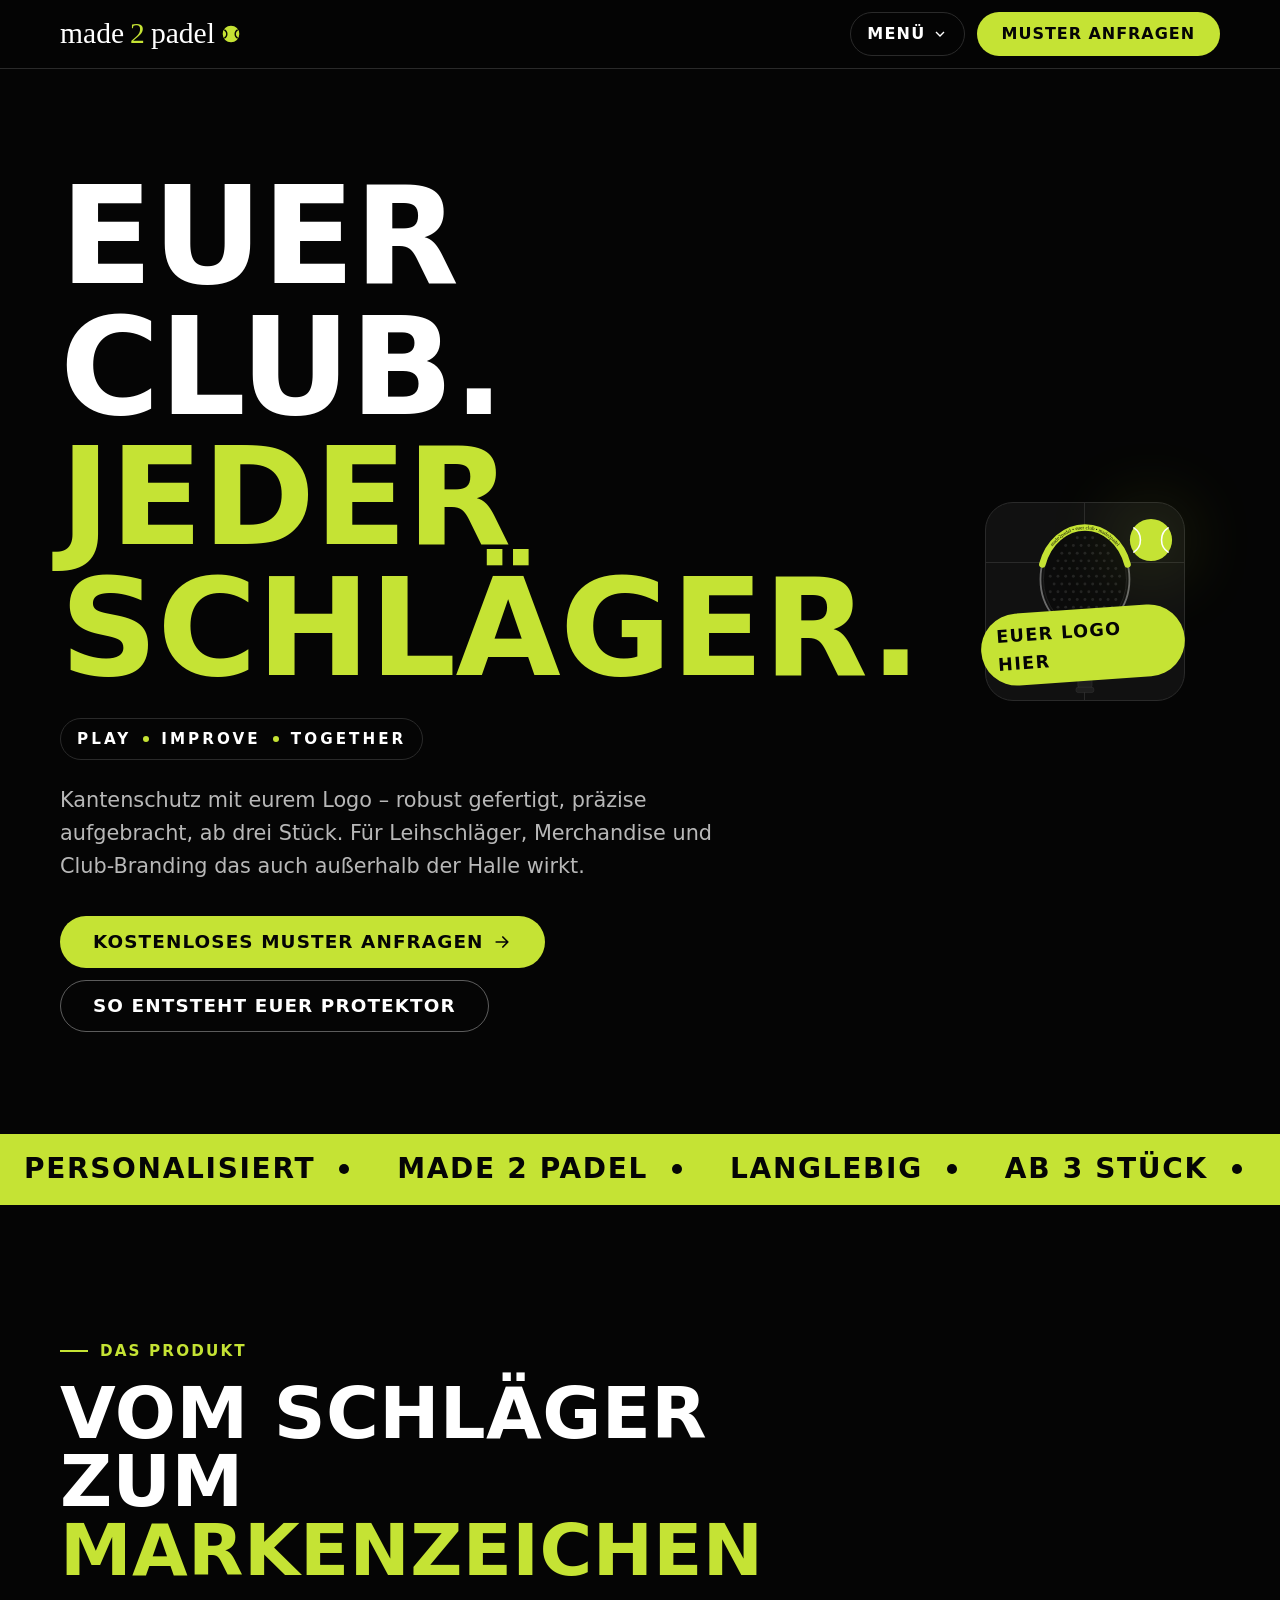
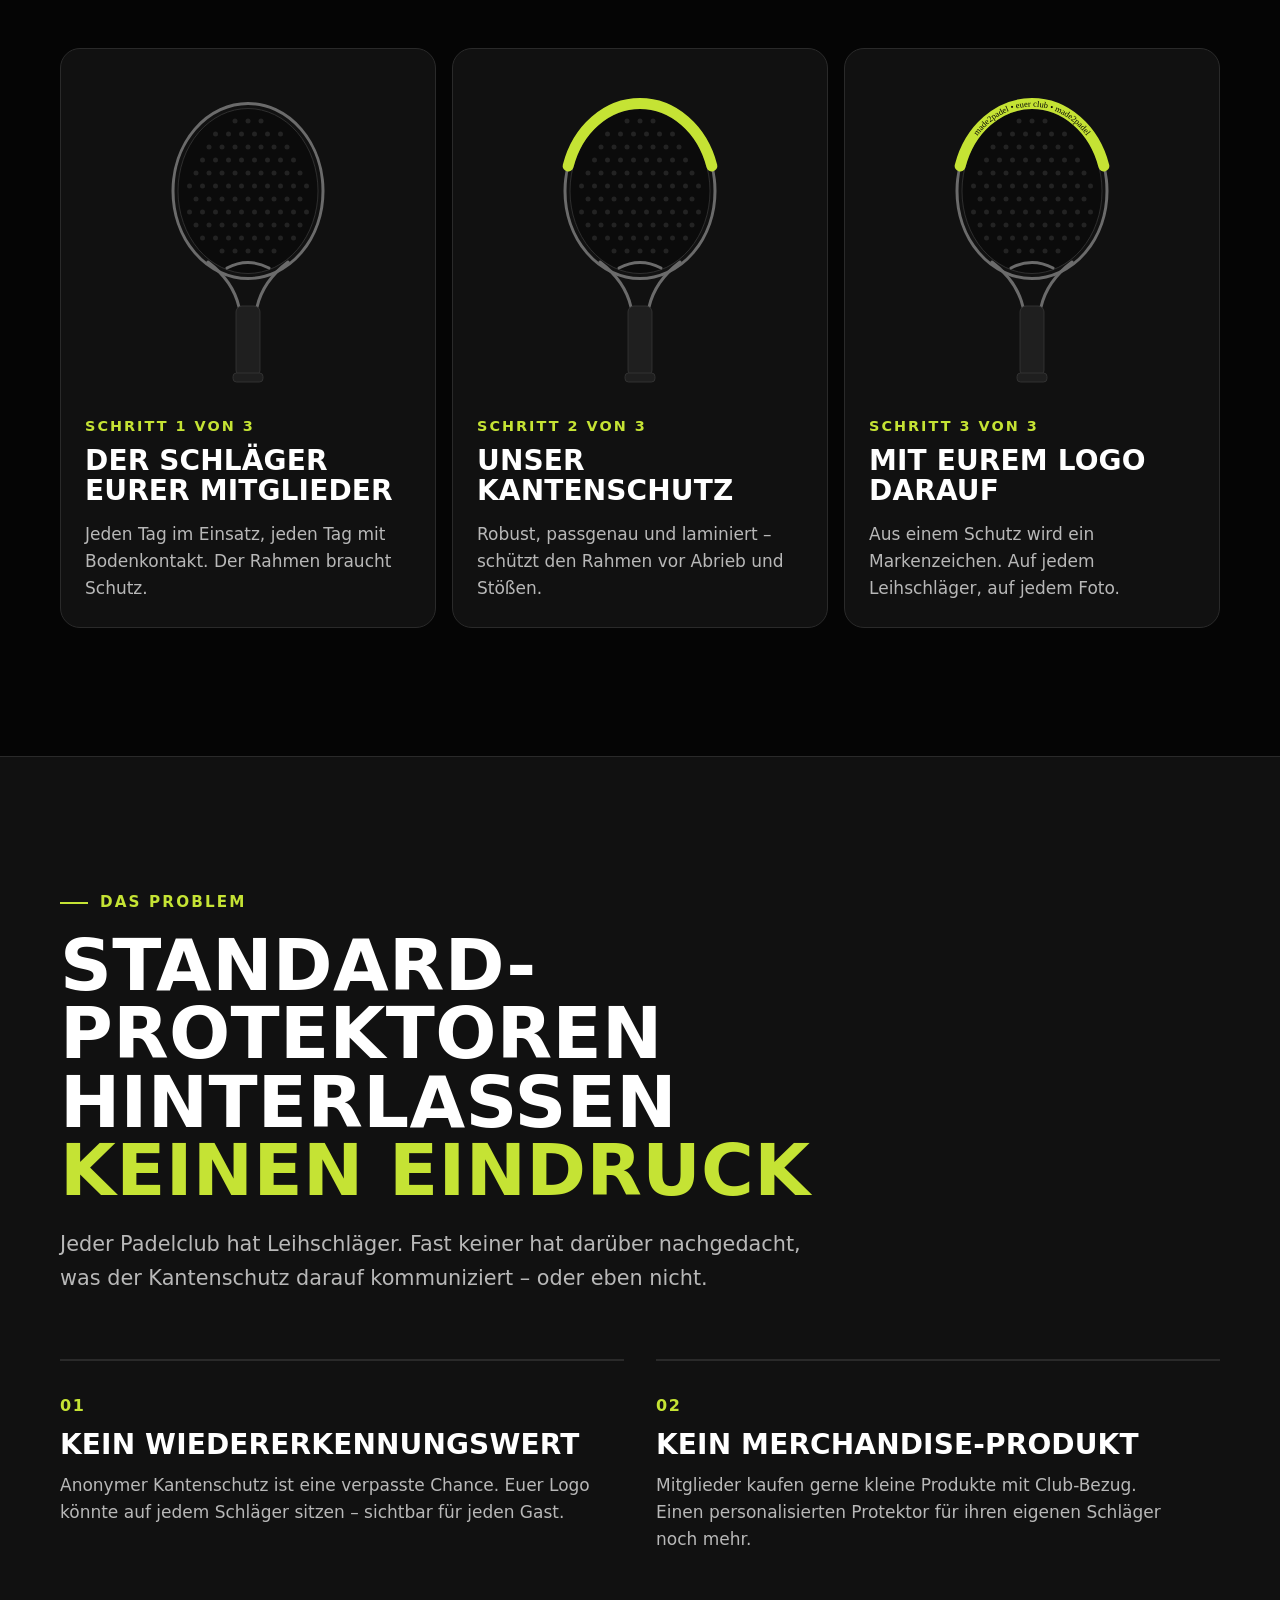
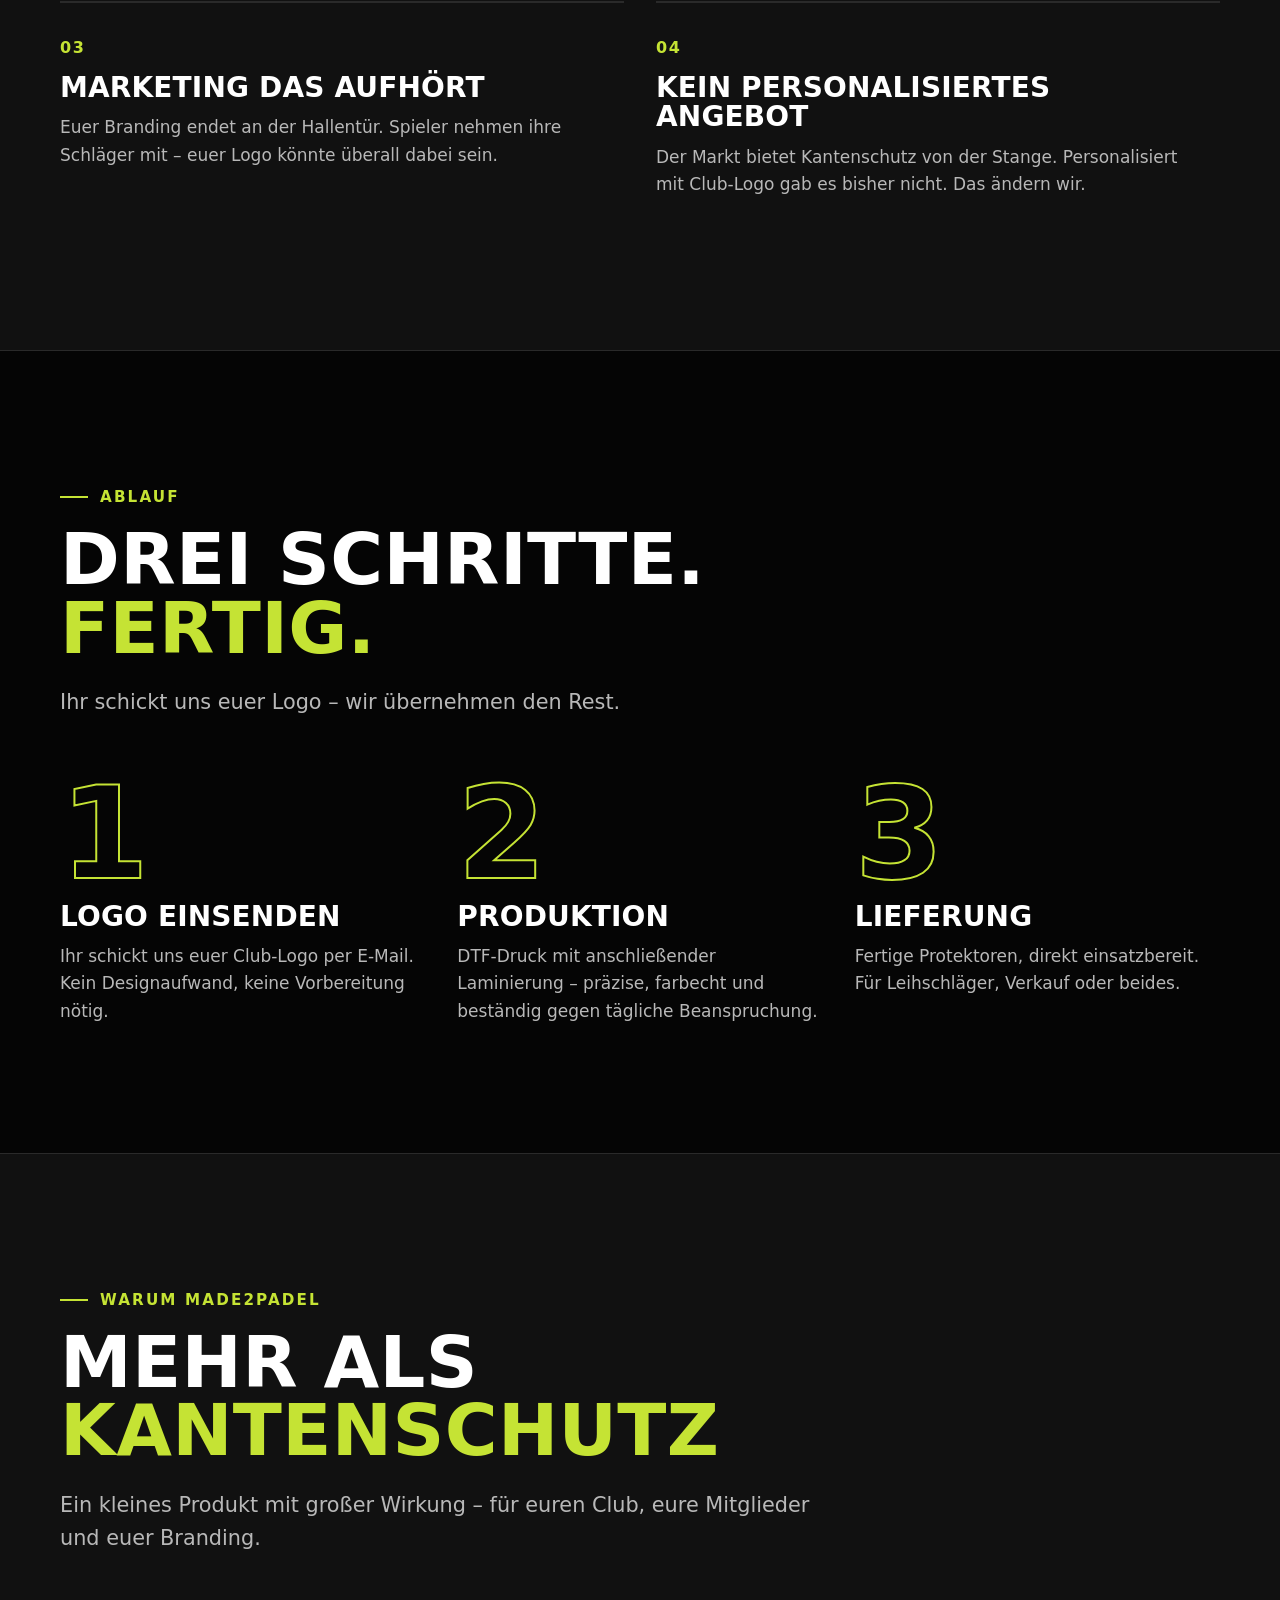
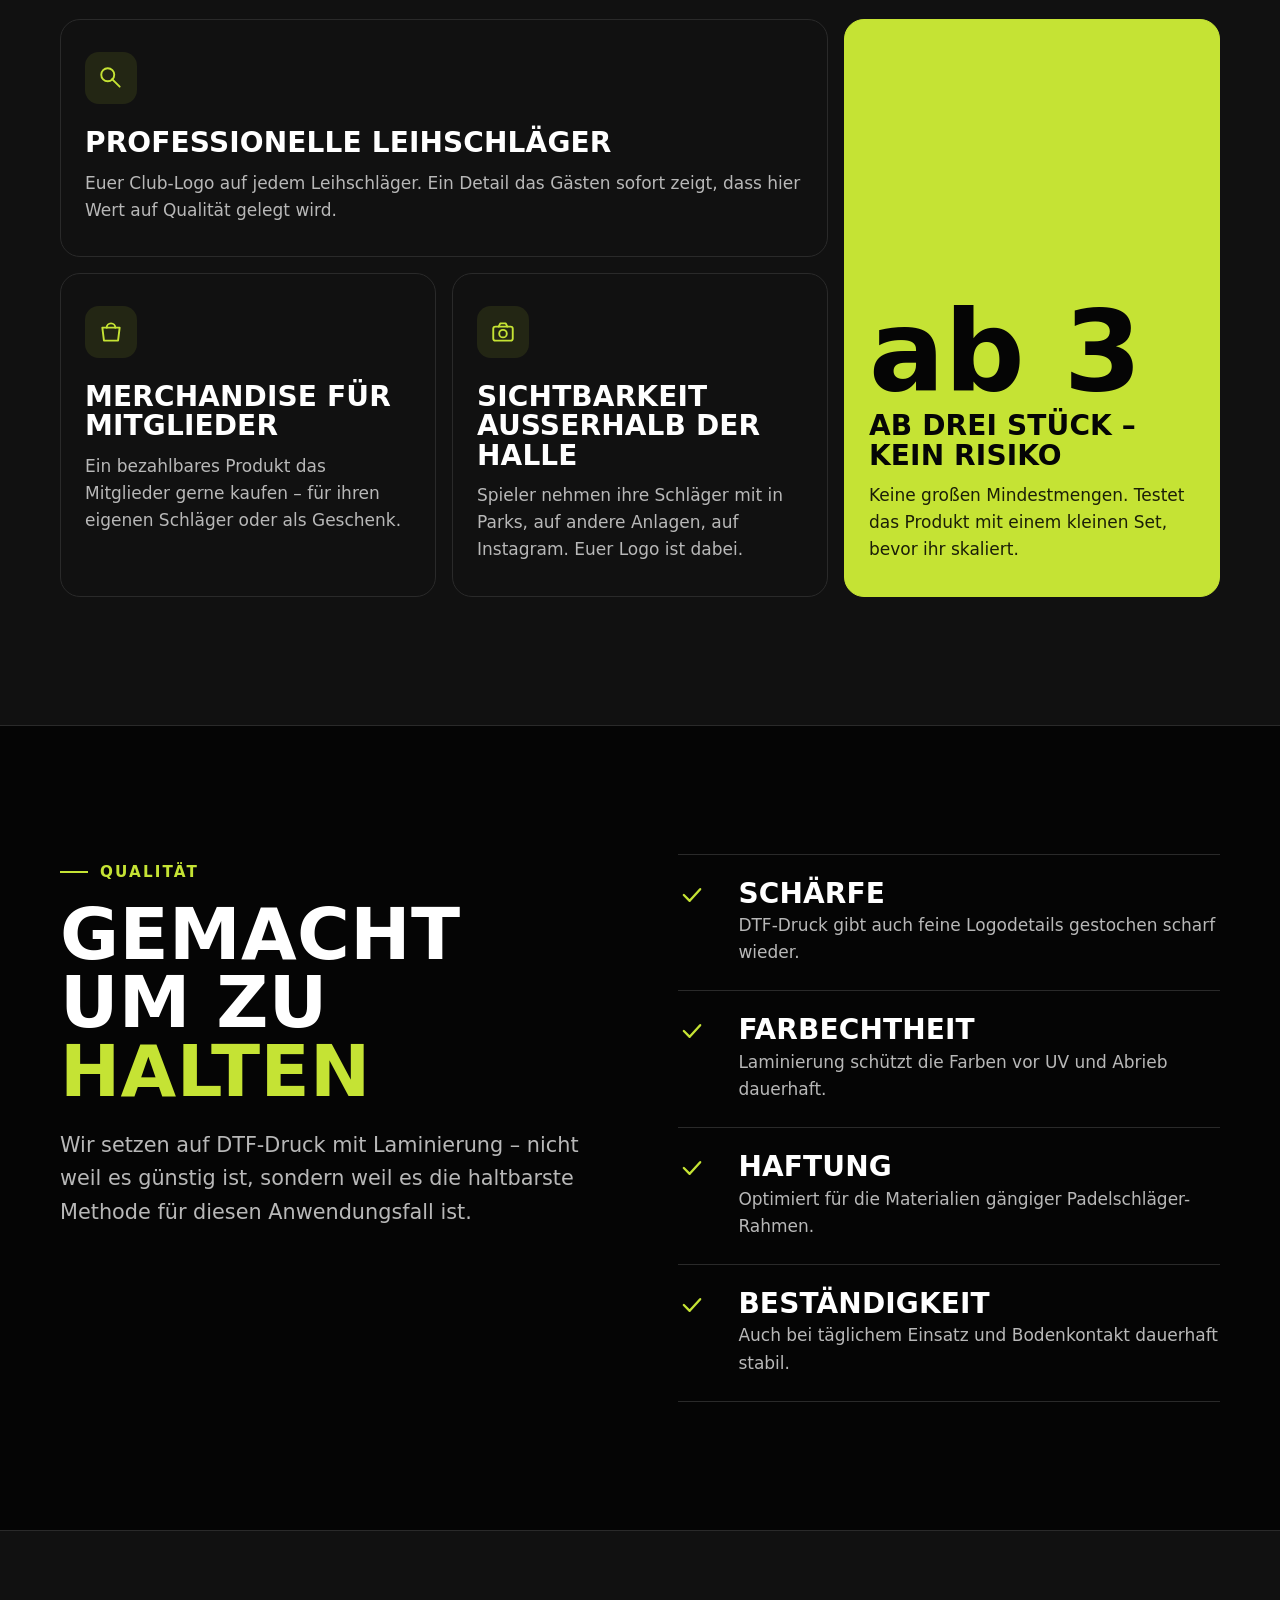
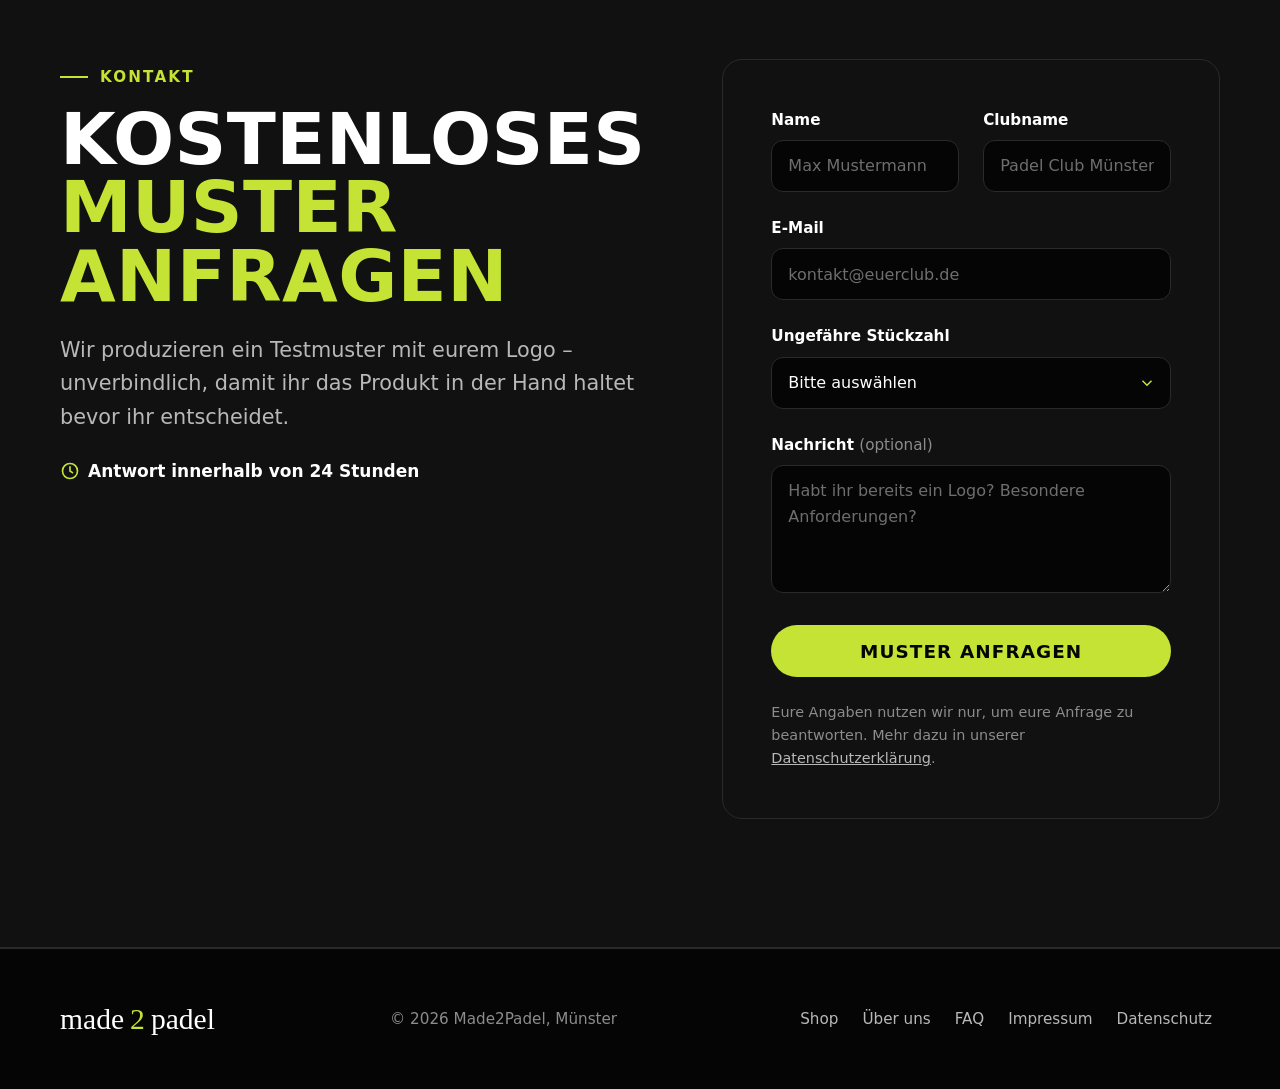
==== Entwurf/index.html @ baa453b3 "Entwurf: neue Testversion der Startseite mit eigenem Designsystem Neues Design (Sports/Club-Profil: " ====
<!DOCTYPE html>
<html lang="de">
<head>
<meta charset="UTF-8">
<meta name="viewport" content="width=device-width, initial-scale=1, viewport-fit=cover">
<meta name="robots" content="noindex">
<title>Made2Padel – Personalisierte Schlägerprotektoren (Entwurf)</title>
<meta name="description" content="Personalisierte Schlägerprotektoren mit eurem Club-Logo für Padelclubs. Robust, langlebig, ab 3 Stück. Aus Münster.">
<meta name="theme-color" content="#050505">
<link rel="preload" href="fonts/barlow-condensed-latin-800-normal.woff2" as="font" type="font/woff2" crossorigin>
<link rel="preload" href="fonts/barlow-latin-400-normal.woff2" as="font" type="font/woff2" crossorigin>
<link rel="stylesheet" href="style.css">
<script>document.documentElement.classList.add('js');</script>
</head>
<body>

<a class="skip" href="#inhalt">Zum Inhalt springen</a>

<!-- Wiederverwendbare Grafiken -->
<svg width="0" height="0" style="position:absolute" aria-hidden="true" focusable="false">
  <defs>
    <symbol id="racket-base" viewBox="0 0 400 620">
      <ellipse class="face" cx="200" cy="220" rx="140" ry="165"/>
      <g class="holes"><circle cx="174" cy="80" r="5"/><circle cx="200" cy="80" r="5"/><circle cx="226" cy="80" r="5"/><circle cx="135" cy="106" r="5"/><circle cx="161" cy="106" r="5"/><circle cx="187" cy="106" r="5"/><circle cx="213" cy="106" r="5"/><circle cx="239" cy="106" r="5"/><circle cx="265" cy="106" r="5"/><circle cx="122" cy="132" r="5"/><circle cx="148" cy="132" r="5"/><circle cx="174" cy="132" r="5"/><circle cx="200" cy="132" r="5"/><circle cx="226" cy="132" r="5"/><circle cx="252" cy="132" r="5"/><circle cx="278" cy="132" r="5"/><circle cx="109" cy="158" r="5"/><circle cx="135" cy="158" r="5"/><circle cx="161" cy="158" r="5"/><circle cx="187" cy="158" r="5"/><circle cx="213" cy="158" r="5"/><circle cx="239" cy="158" r="5"/><circle cx="265" cy="158" r="5"/><circle cx="291" cy="158" r="5"/><circle cx="96" cy="184" r="5"/><circle cx="122" cy="184" r="5"/><circle cx="148" cy="184" r="5"/><circle cx="174" cy="184" r="5"/><circle cx="200" cy="184" r="5"/><circle cx="226" cy="184" r="5"/><circle cx="252" cy="184" r="5"/><circle cx="278" cy="184" r="5"/><circle cx="304" cy="184" r="5"/><circle cx="83" cy="210" r="5"/><circle cx="109" cy="210" r="5"/><circle cx="135" cy="210" r="5"/><circle cx="161" cy="210" r="5"/><circle cx="187" cy="210" r="5"/><circle cx="213" cy="210" r="5"/><circle cx="239" cy="210" r="5"/><circle cx="265" cy="210" r="5"/><circle cx="291" cy="210" r="5"/><circle cx="317" cy="210" r="5"/><circle cx="96" cy="236" r="5"/><circle cx="122" cy="236" r="5"/><circle cx="148" cy="236" r="5"/><circle cx="174" cy="236" r="5"/><circle cx="200" cy="236" r="5"/><circle cx="226" cy="236" r="5"/><circle cx="252" cy="236" r="5"/><circle cx="278" cy="236" r="5"/><circle cx="304" cy="236" r="5"/><circle cx="83" cy="262" r="5"/><circle cx="109" cy="262" r="5"/><circle cx="135" cy="262" r="5"/><circle cx="161" cy="262" r="5"/><circle cx="187" cy="262" r="5"/><circle cx="213" cy="262" r="5"/><circle cx="239" cy="262" r="5"/><circle cx="265" cy="262" r="5"/><circle cx="291" cy="262" r="5"/><circle cx="317" cy="262" r="5"/><circle cx="96" cy="288" r="5"/><circle cx="122" cy="288" r="5"/><circle cx="148" cy="288" r="5"/><circle cx="174" cy="288" r="5"/><circle cx="200" cy="288" r="5"/><circle cx="226" cy="288" r="5"/><circle cx="252" cy="288" r="5"/><circle cx="278" cy="288" r="5"/><circle cx="304" cy="288" r="5"/><circle cx="109" cy="314" r="5"/><circle cx="135" cy="314" r="5"/><circle cx="161" cy="314" r="5"/><circle cx="187" cy="314" r="5"/><circle cx="213" cy="314" r="5"/><circle cx="239" cy="314" r="5"/><circle cx="265" cy="314" r="5"/><circle cx="291" cy="314" r="5"/><circle cx="148" cy="340" r="5"/><circle cx="174" cy="340" r="5"/><circle cx="200" cy="340" r="5"/><circle cx="226" cy="340" r="5"/><circle cx="252" cy="340" r="5"/></g>
      <ellipse class="frame" cx="200" cy="220" rx="150" ry="175"/>
      <path class="throat" d="M 120 362 Q 170 400 182 452 M 280 362 Q 230 400 218 452 M 158 374 Q 200 352 242 374"/>
      <rect class="handle" x="176" y="450" width="48" height="140" rx="12"/>
      <rect class="handle" x="170" y="584" width="60" height="18" rx="7"/>
    </symbol>
  </defs>
</svg>

<header class="nav">
  <div class="container nav__inner">
    <a href="#top" class="wordmark" aria-label="Made2Padel Startseite">made<span class="two">2</span>padel
      <svg viewBox="0 0 24 24" aria-hidden="true"><circle cx="12" cy="12" r="10" fill="#C5E334"/><path d="M4 7c4 2 4 8 0 10M20 7c-4 2-4 8 0 10" stroke="#050505" stroke-width="1.6" fill="none"/></svg>
    </a>
    <div class="nav__right">
      <details class="menu" id="menu">
        <summary>Menü <svg viewBox="0 0 24 24" aria-hidden="true"><path d="M6 9l6 6 6-6"/></svg></summary>
        <ul class="menu__list" role="list">
          <li><a href="../shop.html"><span class="mi">Shop</span><span class="md">Zubehör mit eurem Logo</span></a></li>
          <li><a href="../ueber-uns.html"><span class="mi">Über uns</span><span class="md">Wer hinter Made2Padel steckt</span></a></li>
          <li><a href="../faq.html"><span class="mi">FAQ</span><span class="md">Häufige Fragen</span></a></li>
          <li><a href="../logo-anleitung.html"><span class="mi">Logo-Anleitung</span><span class="md">So schickt ihr uns euer Logo</span></a></li>
        </ul>
      </details>
      <a href="#kontakt" class="btn btn--lime nav__cta"><span class="long">Muster anfragen</span><span class="short">Muster</span></a>
    </div>
  </div>
</header>

<main id="inhalt">

<!-- HERO -->
<section class="hero" id="top">
  <div class="container hero__grid">
    <div>
      <h1><span>Euer Club.</span><span class="accent">Jeder Schläger.</span></h1>
      <p class="slogan" aria-label="Play, Improve, Together">PLAY <i></i> IMPROVE <i></i> TOGETHER</p>
      <p class="hero__text">Kantenschutz mit eurem Logo – robust gefertigt, präzise aufgebracht, ab drei Stück. Für Leihschläger, Merchandise und Club-Branding das auch außerhalb der Halle wirkt.</p>
      <div class="hero__actions">
        <a href="#kontakt" class="btn btn--lime">Kostenloses Muster anfragen
          <svg viewBox="0 0 24 24" aria-hidden="true"><path d="M5 12h14M13 6l6 6-6 6"/></svg></a>
        <a href="#produkt" class="btn btn--line">So entsteht euer Protektor</a>
      </div>
    </div>

    <div class="hero__visual" aria-hidden="true">
      <div class="court"></div>
      <svg class="racket" viewBox="0 0 400 620">
        <defs><path id="heroGuard" d="M 56.3 170 A 150 175 0 0 1 343.7 170"/></defs>
        <use href="#racket-base"/>
        <use href="#heroGuard" class="guard"/>
        <text class="guard-text" dy="6"><textPath href="#heroGuard" startOffset="50%" text-anchor="middle">made2padel  •  euer club  •  made2padel</textPath></text>
      </svg>
      <svg class="ball" viewBox="0 0 200 200">
        <circle cx="100" cy="100" r="96" fill="#C5E334"/>
        <path d="M22 45c40 25 40 85 0 110M178 45c-40 25-40 85 0 110" stroke="#fff" stroke-width="7" fill="none" stroke-linecap="round"/>
      </svg>
      <span class="tag">Euer Logo hier</span>
    </div>
  </div>
</section>

<!-- TICKER -->
<div class="ticker" aria-hidden="true">
  <div class="ticker__track">
    <span>Personalisiert</span><span>Made 2 Padel</span><span>Langlebig</span><span>Ab 3 Stück</span><span>Euer Logo</span><span>Play Improve Together</span>
    <span>Personalisiert</span><span>Made 2 Padel</span><span>Langlebig</span><span>Ab 3 Stück</span><span>Euer Logo</span><span>Play Improve Together</span>
  </div>
</div>

<!-- PRODUKT -->
<section class="section" id="produkt">
  <div class="container">
    <div class="section-head reveal">
      <p class="kicker">Das Produkt</p>
      <h2 class="h2">Vom Schläger zum <em>Markenzeichen</em></h2>
    </div>
    <ol class="story" role="list" style="list-style:none">
      <li class="story__card reveal">
        <svg class="racket" viewBox="0 0 400 620" aria-hidden="true"><use href="#racket-base"/></svg>
        <p class="story__step">Schritt 1 von 3</p>
        <h3>Der Schläger eurer Mitglieder</h3>
        <p>Jeden Tag im Einsatz, jeden Tag mit Bodenkontakt. Der Rahmen braucht Schutz.</p>
      </li>
      <li class="story__card reveal" style="--d:.1s">
        <svg class="racket" viewBox="0 0 400 620" aria-hidden="true"><use href="#racket-base"/><path class="guard" d="M 56.3 170 A 150 175 0 0 1 343.7 170"/></svg>
        <p class="story__step">Schritt 2 von 3</p>
        <h3>Unser Kantenschutz</h3>
        <p>Robust, passgenau und laminiert – schützt den Rahmen vor Abrieb und Stößen.</p>
      </li>
      <li class="story__card reveal" style="--d:.2s">
        <svg class="racket" viewBox="0 0 400 620" aria-hidden="true">
          <defs><path id="storyGuard" d="M 56.3 170 A 150 175 0 0 1 343.7 170"/></defs>
          <use href="#racket-base"/><use href="#storyGuard" class="guard"/>
          <text class="guard-text" dy="6"><textPath href="#storyGuard" startOffset="50%" text-anchor="middle">made2padel  •  euer club  •  made2padel</textPath></text>
        </svg>
        <p class="story__step">Schritt 3 von 3</p>
        <h3>Mit eurem Logo darauf</h3>
        <p>Aus einem Schutz wird ein Markenzeichen. Auf jedem Leihschläger, auf jedem Foto.</p>
      </li>
    </ol>
  </div>
</section>

<!-- PROBLEM -->
<section class="section section--panel" id="problem">
  <div class="container">
    <div class="section-head reveal">
      <p class="kicker">Das Problem</p>
      <h2 class="h2">Standard-Protektoren hinterlassen <em>keinen Eindruck</em></h2>
      <p class="lead">Jeder Padelclub hat Leihschläger. Fast keiner hat darüber nachgedacht, was der Kantenschutz darauf kommuniziert – oder eben nicht.</p>
    </div>
    <div class="problem">
      <div class="p-card reveal"><span class="num">01</span><h3>Kein Wiedererkennungswert</h3><p>Anonymer Kantenschutz ist eine verpasste Chance. Euer Logo könnte auf jedem Schläger sitzen – sichtbar für jeden Gast.</p></div>
      <div class="p-card reveal" style="--d:.1s"><span class="num">02</span><h3>Kein Merchandise-Produkt</h3><p>Mitglieder kaufen gerne kleine Produkte mit Club-Bezug. Einen personalisierten Protektor für ihren eigenen Schläger noch mehr.</p></div>
      <div class="p-card reveal"><span class="num">03</span><h3>Marketing das aufhört</h3><p>Euer Branding endet an der Hallentür. Spieler nehmen ihre Schläger mit – euer Logo könnte überall dabei sein.</p></div>
      <div class="p-card reveal" style="--d:.1s"><span class="num">04</span><h3>Kein personalisiertes Angebot</h3><p>Der Markt bietet Kantenschutz von der Stange. Personalisiert mit Club-Logo gab es bisher nicht. Das ändern wir.</p></div>
    </div>
  </div>
</section>

<!-- ABLAUF -->
<section class="section" id="ablauf">
  <div class="container">
    <div class="section-head reveal">
      <p class="kicker">Ablauf</p>
      <h2 class="h2">Drei Schritte. <em>Fertig.</em></h2>
      <p class="lead">Ihr schickt uns euer Logo – wir übernehmen den Rest.</p>
    </div>
    <ol class="steps" role="list">
      <li class="step reveal"><span class="step__num" aria-hidden="true">1</span><h3>Logo einsenden</h3><p>Ihr schickt uns euer Club-Logo per E-Mail. Kein Designaufwand, keine Vorbereitung nötig.</p></li>
      <li class="step reveal" style="--d:.1s"><span class="step__num" aria-hidden="true">2</span><h3>Produktion</h3><p>DTF-Druck mit anschließender Laminierung – präzise, farbecht und beständig gegen tägliche Beanspruchung.</p></li>
      <li class="step reveal" style="--d:.2s"><span class="step__num" aria-hidden="true">3</span><h3>Lieferung</h3><p>Fertige Protektoren, direkt einsatzbereit. Für Leihschläger, Verkauf oder beides.</p></li>
    </ol>
  </div>
</section>

<!-- VORTEILE -->
<section class="section section--panel" id="vorteile">
  <div class="container">
    <div class="section-head reveal">
      <p class="kicker">Warum Made2Padel</p>
      <h2 class="h2">Mehr als <em>Kantenschutz</em></h2>
      <p class="lead">Ein kleines Produkt mit großer Wirkung – für euren Club, eure Mitglieder und euer Branding.</p>
    </div>
    <ul class="bento" role="list">
      <li class="tile tile--a reveal">
        <div class="tile__icon"><svg viewBox="0 0 24 24" aria-hidden="true"><circle cx="9" cy="9" r="6"/><path d="M13 13l7 7"/></svg></div>
        <h3>Professionelle Leihschläger</h3>
        <p>Euer Club-Logo auf jedem Leihschläger. Ein Detail das Gästen sofort zeigt, dass hier Wert auf Qualität gelegt wird.</p>
      </li>
      <li class="tile tile--b reveal" style="--d:.1s">
        <div class="tile__icon"><svg viewBox="0 0 24 24" aria-hidden="true"><path d="M4 8h16l-1.5 12h-13z"/><path d="M8 8a4 4 0 0 1 8 0"/></svg></div>
        <h3>Merchandise für Mitglieder</h3>
        <p>Ein bezahlbares Produkt das Mitglieder gerne kaufen – für ihren eigenen Schläger oder als Geschenk.</p>
      </li>
      <li class="tile tile--c reveal" style="--d:.2s">
        <div class="tile__icon"><svg viewBox="0 0 24 24" aria-hidden="true"><rect x="3" y="7" width="18" height="13" rx="2"/><circle cx="12" cy="13.5" r="3.5"/><path d="M8 7l1.5-3h5L16 7"/></svg></div>
        <h3>Sichtbarkeit außerhalb der Halle</h3>
        <p>Spieler nehmen ihre Schläger mit in Parks, auf andere Anlagen, auf Instagram. Euer Logo ist dabei.</p>
      </li>
      <li class="tile tile--lime tile--d reveal" style="--d:.1s">
        <span class="big" aria-hidden="true">ab 3</span>
        <h3>Ab drei Stück – kein Risiko</h3>
        <p>Keine großen Mindestmengen. Testet das Produkt mit einem kleinen Set, bevor ihr skaliert.</p>
      </li>
    </ul>
  </div>
</section>

<!-- QUALITÄT -->
<section class="section" id="qualitaet">
  <div class="container quality">
    <div class="reveal">
      <p class="kicker">Qualität</p>
      <h2 class="h2">Gemacht um zu <em>halten</em></h2>
      <p class="lead">Wir setzen auf DTF-Druck mit Laminierung – nicht weil es günstig ist, sondern weil es die haltbarste Methode für diesen Anwendungsfall ist.</p>
    </div>
    <ul class="q-list reveal" role="list" style="--d:.1s">
      <li class="q-item"><svg viewBox="0 0 24 24" aria-hidden="true"><path d="M5 12l5 5 9-10"/></svg><div><h3>Schärfe</h3><p>DTF-Druck gibt auch feine Logodetails gestochen scharf wieder.</p></div></li>
      <li class="q-item"><svg viewBox="0 0 24 24" aria-hidden="true"><path d="M5 12l5 5 9-10"/></svg><div><h3>Farbechtheit</h3><p>Laminierung schützt die Farben vor UV und Abrieb dauerhaft.</p></div></li>
      <li class="q-item"><svg viewBox="0 0 24 24" aria-hidden="true"><path d="M5 12l5 5 9-10"/></svg><div><h3>Haftung</h3><p>Optimiert für die Materialien gängiger Padelschläger-Rahmen.</p></div></li>
      <li class="q-item"><svg viewBox="0 0 24 24" aria-hidden="true"><path d="M5 12l5 5 9-10"/></svg><div><h3>Beständigkeit</h3><p>Auch bei täglichem Einsatz und Bodenkontakt dauerhaft stabil.</p></div></li>
    </ul>
  </div>
</section>

<!-- KONTAKT -->
<section class="section section--panel" id="kontakt">
  <div class="container contact">
    <div class="reveal">
      <p class="kicker">Kontakt</p>
      <h2 class="h2">Kostenloses <em>Muster anfragen</em></h2>
      <p class="lead">Wir produzieren ein Testmuster mit eurem Logo – unverbindlich, damit ihr das Produkt in der Hand haltet bevor ihr entscheidet.</p>
      <p class="contact__note"><svg viewBox="0 0 24 24" aria-hidden="true"><circle cx="12" cy="12" r="9"/><path d="M12 7v5l3 2"/></svg>Antwort innerhalb von 24 Stunden</p>
    </div>

    <div class="form-card reveal" style="--d:.1s">
      <form class="form" id="contactForm" action="https://formspree.io/f/mnpnoowo" method="POST">
        <div class="form__row">
          <div class="field">
            <label for="name">Name</label>
            <input type="text" id="name" name="name" placeholder="Max Mustermann" autocomplete="name" required>
          </div>
          <div class="field">
            <label for="club">Clubname</label>
            <input type="text" id="club" name="club" placeholder="Padel Club Münster" autocomplete="organization" required>
          </div>
        </div>
        <div class="field">
          <label for="email">E-Mail</label>
          <input type="email" id="email" name="email" placeholder="kontakt@euerclub.de" autocomplete="email" required>
        </div>
        <div class="field">
          <label for="menge">Ungefähre Stückzahl</label>
          <select id="menge" name="stueckzahl">
            <option value="">Bitte auswählen</option>
            <option>3 – 10 Stück</option>
            <option>10 – 30 Stück</option>
            <option>30 – 50 Stück</option>
            <option>50+ Stück</option>
          </select>
        </div>
        <div class="field">
          <label for="nachricht">Nachricht <span class="opt">(optional)</span></label>
          <textarea id="nachricht" name="nachricht" placeholder="Habt ihr bereits ein Logo? Besondere Anforderungen?"></textarea>
        </div>
        <input type="hidden" name="_subject" value="Neue Muster-Anfrage – Made2Padel">
        <input type="text" name="_gotcha" tabindex="-1" autocomplete="off" aria-hidden="true" style="display:none">
        <button type="submit" class="btn btn--lime" id="submitBtn">Muster anfragen</button>
        <p class="form__privacy">Eure Angaben nutzen wir nur, um eure Anfrage zu beantworten. Mehr dazu in unserer <a href="../datenschutz.html">Datenschutzerklärung</a>.</p>
        <p class="form__status" id="formStatus" role="status" aria-live="polite"></p>
      </form>
      <div class="form-done" id="formDone" tabindex="-1" hidden>
        <svg viewBox="0 0 64 64" aria-hidden="true"><circle cx="32" cy="32" r="29"/><path d="M19 33l9 9 17-19"/></svg>
        <h3>Anfrage gesendet</h3>
        <p>Danke! Wir melden uns innerhalb von 24 Stunden bei euch.</p>
        <button type="button" class="btn btn--line" id="againBtn">Weitere Anfrage senden</button>
      </div>
    </div>
  </div>
</section>

</main>

<footer class="footer">
  <div class="container footer__inner">
    <a href="#top" class="wordmark" aria-label="Made2Padel – nach oben">made<span class="two">2</span>padel</a>
    <p>© 2026 Made2Padel, Münster</p>
    <nav class="footer__links" aria-label="Weitere Seiten">
      <a href="../shop.html">Shop</a><a href="../ueber-uns.html">Über uns</a><a href="../faq.html">FAQ</a><a href="../impressum.html">Impressum</a><a href="../datenschutz.html">Datenschutz</a>
    </nav>
  </div>
</footer>

<script>
(function () {
  /* Menü: bei Klick außerhalb oder Escape schließen */
  var menu = document.getElementById('menu');
  document.addEventListener('click', function (e) { if (menu.open && !menu.contains(e.target)) menu.open = false; });
  document.addEventListener('keydown', function (e) {
    if (e.key === 'Escape' && menu.open) { menu.open = false; menu.querySelector('summary').focus(); }
  });

  /* Formular: im Hintergrund an Formspree senden, auf der Seite bleiben */
  var form = document.getElementById('contactForm');
  var done = document.getElementById('formDone');
  var statusEl = document.getElementById('formStatus');
  var btn = document.getElementById('submitBtn');
  form.addEventListener('submit', function (ev) {
    ev.preventDefault();
    statusEl.textContent = '';
    btn.disabled = true; btn.textContent = 'Wird gesendet …';
    fetch(form.action, { method: 'POST', body: new FormData(form), headers: { 'Accept': 'application/json' } })
      .then(function (res) {
        if (!res.ok) throw new Error();
        form.reset();
        form.hidden = true; done.hidden = false; done.focus();
      })
      .catch(function () {
        statusEl.textContent = 'Die Anfrage konnte nicht gesendet werden. Bitte versucht es erneut oder schreibt an info@made2padel.de.';
      })
      .then(function () { btn.disabled = false; btn.textContent = 'Muster anfragen'; });
  });
  document.getElementById('againBtn').addEventListener('click', function () {
    done.hidden = true; form.hidden = false; form.querySelector('input').focus();
  });

  /* Einblenden beim Scrollen */
  var items = document.querySelectorAll('.reveal');
  if (!('IntersectionObserver' in window)) { items.forEach(function (el) { el.classList.add('in'); }); return; }
  var io = new IntersectionObserver(function (entries) {
    entries.forEach(function (e) { if (e.isIntersecting) { e.target.classList.add('in'); io.unobserve(e.target); } });
  }, { threshold: 0.15, rootMargin: '0px 0px -6% 0px' });
  items.forEach(function (el) { io.observe(el); });
})();
</script>
</body>
</html>
---- Entwurf/style.css ----
/* Made2Padel – Entwurf
   Designsystem: design-system/made2padel-entwurf/MASTER.md
   Schriften lokal (Fontsource, OFL), keine externen Verbindungen. */

@font-face { font-family: 'Barlow Condensed'; font-style: normal; font-weight: 600; font-display: swap; src: url('fonts/barlow-condensed-latin-600-normal.woff2') format('woff2'); }
@font-face { font-family: 'Barlow Condensed'; font-style: normal; font-weight: 700; font-display: swap; src: url('fonts/barlow-condensed-latin-700-normal.woff2') format('woff2'); }
@font-face { font-family: 'Barlow Condensed'; font-style: normal; font-weight: 800; font-display: swap; src: url('fonts/barlow-condensed-latin-800-normal.woff2') format('woff2'); }
@font-face { font-family: 'Barlow'; font-style: normal; font-weight: 400; font-display: swap; src: url('fonts/barlow-latin-400-normal.woff2') format('woff2'); }
@font-face { font-family: 'Barlow'; font-style: normal; font-weight: 500; font-display: swap; src: url('fonts/barlow-latin-500-normal.woff2') format('woff2'); }
@font-face { font-family: 'Barlow'; font-style: normal; font-weight: 600; font-display: swap; src: url('fonts/barlow-latin-600-normal.woff2') format('woff2'); }
@font-face { font-family: 'Caveat Brush'; font-style: normal; font-weight: 400; font-display: swap; src: url('fonts/caveat-brush-latin-400-normal.woff2') format('woff2'); }

/* ---------- Tokens ---------- */
:root {
  --c-bg: #050505;
  --c-surface: #111111;
  --c-surface-2: #1A1A1A;
  --c-line: #2A2A2A;
  --c-lime: #C5E334;
  --c-lime-press: #B1CC2A;
  --c-on-lime: #050505;
  --c-text: #FFFFFF;
  --c-text-2: #B8B8B8;
  --c-text-3: #8C8C8C;
  --c-error: #FF6B6B;

  --f-display: 'Barlow Condensed', 'Arial Narrow', system-ui, sans-serif;
  --f-body: 'Barlow', system-ui, -apple-system, 'Segoe UI', sans-serif;
  --f-brand: 'Caveat Brush', cursive;

  --s-1: 4px; --s-2: 8px; --s-3: 12px; --s-4: 16px; --s-5: 24px;
  --s-6: 32px; --s-7: 48px; --s-8: 64px; --s-9: 96px; --s-10: 128px;

  --r-card: 20px;
  --r-field: 12px;
  --container: 1240px;
  --gutter: clamp(16px, 4vw, 40px);
  --section: clamp(64px, 10vw, 128px);
  --nav-h: 68px;

  --t-fast: 150ms;
  --t-card: 250ms;
  --ease: cubic-bezier(.2, .7, .2, 1);

  color-scheme: dark;
}

/* ---------- Base ---------- */
*, *::before, *::after { box-sizing: border-box; margin: 0; padding: 0; }
html { scroll-behavior: smooth; scroll-padding-top: calc(var(--nav-h) + 16px); -webkit-text-size-adjust: 100%; }
body {
  font-family: var(--f-body);
  font-size: 1.0625rem;
  line-height: 1.6;
  background: var(--c-bg);
  color: var(--c-text-2);
  overflow-x: hidden;
  -webkit-font-smoothing: antialiased;
}
img, svg { display: block; max-width: 100%; }
a { color: inherit; }
:focus-visible { outline: 2px solid var(--c-lime); outline-offset: 3px; border-radius: 4px; }

h1, h2, h3 {
  font-family: var(--f-display);
  color: var(--c-text);
  text-transform: uppercase;
  font-weight: 800;
  letter-spacing: .005em;
}
h3 { font-weight: 700; font-size: clamp(1.4rem, 2.2vw, 1.75rem); line-height: 1.05; }

.container { width: 100%; max-width: var(--container); margin-inline: auto; padding-inline: var(--gutter); }
.section { padding-block: var(--section); }
.section--panel { background: var(--c-surface); border-block: 1px solid var(--c-line); }

.skip {
  position: absolute; left: var(--s-4); top: -100px; z-index: 300;
  background: var(--c-lime); color: var(--c-on-lime); padding: var(--s-3) var(--s-4);
  border-radius: var(--r-field); font-weight: 600; text-decoration: none;
}
.skip:focus { top: var(--s-4); }

.kicker {
  display: inline-flex; align-items: center; gap: var(--s-3);
  font-family: var(--f-display); font-weight: 600; font-size: .95rem;
  letter-spacing: .14em; text-transform: uppercase; color: var(--c-lime);
  margin-bottom: var(--s-4);
}
.kicker::before { content: ""; width: 28px; height: 2px; background: currentColor; }

.h2 { font-size: clamp(2.4rem, 6vw, 4.5rem); line-height: .95; max-width: 16ch; }
.h2 em { font-style: normal; color: var(--c-lime); }
.lead { font-size: clamp(1.125rem, 2vw, 1.3rem); font-weight: 500; color: var(--c-text-2); max-width: 58ch; margin-top: var(--s-5); }
.section-head { margin-bottom: clamp(var(--s-7), 6vw, var(--s-8)); }

/* ---------- Wordmark ---------- */
.wordmark {
  font-family: var(--f-brand); font-size: 1.85rem; line-height: 1;
  color: var(--c-text); text-decoration: none; display: inline-flex; align-items: center; gap: 6px;
  min-height: 44px;
}
.wordmark .two { color: var(--c-lime); }
.wordmark svg { width: 20px; height: 20px; }

/* ---------- Buttons ---------- */
.btn {
  display: inline-flex; align-items: center; justify-content: center; gap: var(--s-2);
  min-height: 52px; padding: 0 var(--s-6);
  border-radius: 999px; border: 1px solid transparent;
  font-family: var(--f-display); font-weight: 700; font-size: 1.15rem;
  letter-spacing: .06em; text-transform: uppercase; text-decoration: none;
  cursor: pointer; transition: background-color var(--t-fast), color var(--t-fast), border-color var(--t-fast), transform var(--t-fast);
}
.btn:active { transform: scale(.98); }
.btn svg { width: 20px; height: 20px; fill: none; stroke: currentColor; stroke-width: 2; stroke-linecap: round; stroke-linejoin: round; transition: transform var(--t-card) var(--ease); }
.btn:hover svg { transform: translateX(3px); }
.btn--lime { background: var(--c-lime); color: var(--c-on-lime); }
.btn--lime:hover { background: var(--c-lime-press); }
.btn--line { border-color: rgba(255,255,255,.35); color: var(--c-text); }
.btn--line:hover { border-color: var(--c-text); background: rgba(255,255,255,.06); }

/* ---------- Nav ---------- */
.nav {
  position: sticky; top: 0; z-index: 100;
  background: rgba(5,5,5,.86);
  -webkit-backdrop-filter: blur(12px); backdrop-filter: blur(12px);
  border-bottom: 1px solid var(--c-line);
}
.nav__inner { display: flex; align-items: center; justify-content: space-between; gap: var(--s-4); height: var(--nav-h); }
.nav__right { position: relative; display: flex; align-items: center; gap: var(--s-3); }
.nav__cta { min-height: 44px; padding: 0 var(--s-5); font-size: 1rem; }

/* Liste richtet sich an .nav__right aus, damit sie auf schmalen Screens nicht links herausragt */
.menu { position: static; }
.menu summary {
  list-style: none; cursor: pointer; user-select: none;
  display: inline-flex; align-items: center; gap: 6px;
  min-height: 44px; padding: 0 var(--s-4);
  border: 1px solid var(--c-line); border-radius: 999px;
  font-family: var(--f-display); font-weight: 600; font-size: 1rem; letter-spacing: .08em; text-transform: uppercase;
  color: var(--c-text); transition: border-color var(--t-fast);
}
.menu summary::-webkit-details-marker { display: none; }
.menu summary:hover { border-color: rgba(255,255,255,.4); }
.menu summary svg { width: 16px; height: 16px; fill: none; stroke: currentColor; stroke-width: 2; transition: transform var(--t-fast); }
.menu[open] summary svg { transform: rotate(180deg); }
.menu__list {
  position: absolute; right: 0; top: calc(100% + 10px);
  width: min(300px, calc(100vw - 32px));
  list-style: none; padding: var(--s-2);
  background: var(--c-surface); border: 1px solid var(--c-line); border-radius: 16px;
  box-shadow: 0 24px 48px rgba(0,0,0,.6);
}
.menu__list a {
  display: block; padding: var(--s-3) var(--s-4); border-radius: 10px; text-decoration: none;
  transition: background-color var(--t-fast);
}
.menu__list a:hover, .menu__list a:focus-visible { background: var(--c-surface-2); }
.menu__list .mi { display: block; font-family: var(--f-display); font-weight: 700; font-size: 1.15rem; letter-spacing: .04em; text-transform: uppercase; color: var(--c-text); }
.menu__list .md { display: block; font-size: .9rem; color: var(--c-text-3); }

/* ---------- Hero ---------- */
.hero { position: relative; overflow: hidden; padding-block: clamp(48px, 8vw, 112px) clamp(56px, 8vw, 104px); }
.hero__grid { display: grid; gap: clamp(var(--s-7), 5vw, var(--s-8)); align-items: center; }
.hero h1 { font-size: clamp(3.25rem, 11vw, 8.5rem); line-height: .96; letter-spacing: -.005em; }
.hero h1 span { display: block; }
.hero h1 .accent { color: var(--c-lime); }
.slogan {
  display: inline-flex; flex-wrap: wrap; align-items: center; gap: var(--s-2) var(--s-3);
  margin-top: var(--s-5); padding: var(--s-2) var(--s-4);
  border: 1px solid var(--c-line); border-radius: 999px;
  font-family: var(--f-display); font-weight: 600; font-size: .95rem; letter-spacing: .2em; color: var(--c-text);
}
.slogan i { width: 6px; height: 6px; border-radius: 50%; background: var(--c-lime); }
.hero__text { font-size: clamp(1.125rem, 2vw, 1.3rem); max-width: 50ch; margin-top: var(--s-5); }
.hero__actions { display: flex; flex-wrap: wrap; gap: var(--s-3); margin-top: var(--s-6); }

.hero__visual { position: relative; aspect-ratio: 1 / 1; max-width: 520px; width: 100%; margin-inline: auto; }
.hero__visual .court {
  position: absolute; inset: 0; border-radius: 28px;
  background:
    linear-gradient(var(--c-line), var(--c-line)) center / 1px 100% no-repeat,
    linear-gradient(var(--c-line), var(--c-line)) center 30% / 100% 1px no-repeat,
    linear-gradient(var(--c-line), var(--c-line)) center 70% / 100% 1px no-repeat,
    var(--c-surface);
  border: 1px solid var(--c-line);
}
.hero__visual .racket { position: absolute; inset: 6% 14% 2%; width: 72%; height: 92%; }
.hero__visual .ball {
  position: absolute; width: 22%; aspect-ratio: 1; right: 6%; top: 8%;
  filter: drop-shadow(0 0 40px rgba(197,227,52,.45));
  animation: float 6s ease-in-out infinite;
}
.hero__visual .tag {
  position: absolute; left: -2%; bottom: 10%;
  background: var(--c-lime); color: var(--c-on-lime);
  font-family: var(--f-display); font-weight: 800; font-size: clamp(.95rem, 1.6vw, 1.1rem); letter-spacing: .08em; text-transform: uppercase;
  padding: var(--s-2) var(--s-4); border-radius: 999px; transform: rotate(-4deg);
}
@keyframes float { 50% { transform: translateY(-10px) rotate(12deg); } }

/* Racket SVG (Symbol-Inhalte ohne Eltern-Selektor, da per <use> geklont) */
.frame { fill: none; stroke: #6B6B6B; stroke-width: 6; }
.face { fill: #0B0B0B; stroke: #3A3A3A; stroke-width: 1.5; }
.holes circle { fill: #232323; }
.throat { fill: none; stroke: #6B6B6B; stroke-width: 6; stroke-linecap: round; }
.handle { fill: #1F1F1F; stroke: #3A3A3A; stroke-width: 1.5; }
.racket .guard { fill: none; stroke: var(--c-lime); stroke-width: 22; stroke-linecap: round; }
.racket .guard-text { font-family: var(--f-brand); font-size: 17px; fill: var(--c-on-lime); letter-spacing: .02em; }

/* ---------- Ticker ---------- */
.ticker { background: var(--c-lime); color: var(--c-on-lime); overflow: hidden; border-block: 1px solid var(--c-lime); }
.ticker__track { display: flex; width: max-content; animation: ticker 32s linear infinite; }
.ticker__track span {
  font-family: var(--f-display); font-weight: 800; font-size: clamp(1.25rem, 2.6vw, 1.75rem);
  letter-spacing: .06em; text-transform: uppercase; white-space: nowrap;
  padding: var(--s-3) var(--s-5); display: inline-flex; align-items: center; gap: var(--s-5);
}
.ticker__track span::after { content: ""; width: 10px; height: 10px; border-radius: 50%; background: var(--c-on-lime); }
@keyframes ticker { to { transform: translateX(-50%); } }

/* ---------- Produkt (3 Schritte) ---------- */
.story { display: grid; gap: var(--s-4); counter-reset: story; }
.story__card {
  background: var(--c-surface); border: 1px solid var(--c-line); border-radius: var(--r-card);
  padding: var(--s-5); display: flex; flex-direction: column; gap: var(--s-4);
  transition: border-color var(--t-card);
}
.story__card:hover { border-color: rgba(197,227,52,.6); }
.story__card svg { width: 100%; max-width: 200px; height: auto; margin: var(--s-2) auto var(--s-2); }
.story__step { font-family: var(--f-display); font-weight: 600; font-size: .9rem; letter-spacing: .14em; text-transform: uppercase; color: var(--c-lime); }
.story__card h3 { margin-top: calc(var(--s-2) * -1); }

/* ---------- Problem ---------- */
.problem { display: grid; gap: var(--s-4); }
.p-card {
  position: relative; padding: var(--s-6) var(--s-5) var(--s-5);
  border-top: 2px solid var(--c-line); transition: border-color var(--t-card);
}
.p-card:hover { border-color: var(--c-lime); }
.p-card .num { font-family: var(--f-display); font-weight: 800; font-size: 1rem; letter-spacing: .1em; color: var(--c-lime); display: block; margin-bottom: var(--s-3); }
.p-card p { margin-top: var(--s-3); }

/* ---------- Ablauf ---------- */
.steps { display: grid; gap: var(--s-6); list-style: none; }
.step { position: relative; }
.step__num {
  font-family: var(--f-display); font-weight: 800; font-size: clamp(5rem, 10vw, 8rem); line-height: .8;
  color: transparent; -webkit-text-stroke: 2px var(--c-lime);
  display: block; margin-bottom: var(--s-4);
}
.step p { margin-top: var(--s-3); max-width: 38ch; }

/* ---------- Vorteile (Bento) ---------- */
.bento { display: grid; gap: var(--s-4); list-style: none; }
.tile {
  background: var(--c-surface); border: 1px solid var(--c-line); border-radius: var(--r-card);
  padding: var(--s-6) var(--s-5); display: flex; flex-direction: column; gap: var(--s-3);
  transition: border-color var(--t-card), transform var(--t-card) var(--ease);
}
.tile:hover { border-color: var(--c-lime); }
.tile__icon {
  width: 52px; height: 52px; border-radius: 14px; display: grid; place-items: center;
  background: rgba(197,227,52,.1); margin-bottom: var(--s-3);
}
.tile__icon svg { width: 26px; height: 26px; fill: none; stroke: var(--c-lime); stroke-width: 1.75; stroke-linecap: round; stroke-linejoin: round; }
.tile--lime { background: var(--c-lime); border-color: var(--c-lime); color: #1B1F07; }
.tile--lime h3 { color: var(--c-on-lime); }
.tile--lime .tile__icon { background: rgba(5,5,5,.1); }
.tile--lime .tile__icon svg { stroke: var(--c-on-lime); }
.tile--lime .big { font-family: var(--f-display); font-weight: 800; font-size: clamp(4rem, 9vw, 7rem); line-height: .85; color: var(--c-on-lime); }

/* ---------- Qualität ---------- */
.quality { display: grid; gap: clamp(var(--s-7), 6vw, var(--s-9)); align-items: start; }
.q-list { list-style: none; display: grid; gap: 0; border-top: 1px solid var(--c-line); }
.q-item { display: grid; grid-template-columns: 44px 1fr; gap: var(--s-4); padding: var(--s-5) 0; border-bottom: 1px solid var(--c-line); }
.q-item svg { width: 28px; height: 28px; fill: none; stroke: var(--c-lime); stroke-width: 2; stroke-linecap: round; stroke-linejoin: round; margin-top: 2px; }
.q-item p { margin-top: var(--s-1); }

/* ---------- Kontakt ---------- */
.contact { display: grid; gap: clamp(var(--s-7), 6vw, var(--s-9)); align-items: start; }
.contact__note {
  display: inline-flex; align-items: center; gap: var(--s-2); margin-top: var(--s-5);
  color: var(--c-text); font-weight: 600;
}
.contact__note svg { width: 20px; height: 20px; fill: none; stroke: var(--c-lime); stroke-width: 2; stroke-linecap: round; }

.form-card { background: var(--c-surface); border: 1px solid var(--c-line); border-radius: var(--r-card); padding: clamp(var(--s-5), 4vw, var(--s-7)); }
.form { display: grid; gap: var(--s-5); }
.form__row { display: grid; gap: var(--s-5); }
.field label { display: block; font-weight: 600; font-size: .95rem; color: var(--c-text); margin-bottom: var(--s-2); }
.field .opt { color: var(--c-text-3); font-weight: 400; }
.field input, .field select, .field textarea {
  width: 100%; min-height: 52px; padding: var(--s-3) var(--s-4);
  font: inherit; font-size: 1rem; color: var(--c-text);
  background: var(--c-bg); border: 1px solid var(--c-line); border-radius: var(--r-field);
  transition: border-color var(--t-fast);
}
.field textarea { min-height: 128px; resize: vertical; }
.field select {
  appearance: none; -webkit-appearance: none; cursor: pointer;
  background-image: url("data:image/svg+xml,%3Csvg xmlns='http://www.w3.org/2000/svg' viewBox='0 0 24 24' fill='none' stroke='%23C5E334' stroke-width='2'%3E%3Cpath d='M6 9l6 6 6-6'/%3E%3C/svg%3E");
  background-repeat: no-repeat; background-position: right 14px center; background-size: 18px; padding-right: 44px;
}
.field input::placeholder, .field textarea::placeholder { color: #6E6E6E; }
.field input:hover, .field select:hover, .field textarea:hover { border-color: #444; }
.field input:focus, .field select:focus, .field textarea:focus { outline: none; border-color: var(--c-lime); box-shadow: 0 0 0 3px rgba(197,227,52,.2); }
.form .btn { width: 100%; }
.form .btn:disabled { opacity: .6; cursor: progress; }
.form__privacy { font-size: .9rem; color: var(--c-text-3); }
.form__privacy a { color: var(--c-text-2); }
.form__status { font-size: .95rem; color: var(--c-error); min-height: 0; }
.form__status:empty { display: none; }

.form-done { text-align: center; padding: var(--s-6) 0; }
.form-done svg { width: 64px; height: 64px; margin: 0 auto var(--s-4); fill: none; stroke: var(--c-lime); stroke-width: 3; stroke-linecap: round; stroke-linejoin: round; }
.form-done h3 { font-size: 2rem; }
.form-done p { margin: var(--s-3) 0 var(--s-5); }
.form-done:focus { outline: none; }

/* ---------- Footer ---------- */
.footer { border-top: 1px solid var(--c-line); padding-block: var(--s-7); }
.footer__inner { display: flex; flex-wrap: wrap; align-items: center; justify-content: space-between; gap: var(--s-4) var(--s-6); }
.footer p { font-size: .95rem; color: var(--c-text-3); }
.footer__links { display: flex; flex-wrap: wrap; gap: var(--s-1) var(--s-2); }
.footer__links a {
  display: inline-flex; align-items: center; min-height: 44px; padding: 0 var(--s-2);
  font-size: .95rem; color: var(--c-text-2); text-decoration: none; transition: color var(--t-fast);
}
.footer__links a:hover { color: var(--c-lime); }

/* ---------- Reveal ---------- */
.js .reveal { opacity: 0; transform: translateY(24px); transition: opacity 600ms var(--ease), transform 600ms var(--ease); transition-delay: var(--d, 0s); }
.js .reveal.in { opacity: 1; transform: none; }

/* ---------- Responsive ---------- */
@media (max-width: 420px) {
  .nav__cta .long { display: none; }
  .nav__cta { padding: 0 var(--s-4); }
  .menu summary { padding: 0 var(--s-3); }
  .wordmark { font-size: 1.6rem; }
  .wordmark svg { display: none; }
  .hero__actions .btn { width: 100%; padding-inline: var(--s-5); font-size: 1.05rem; }
  .story__card svg { max-width: 150px; }
  .slogan { letter-spacing: .14em; }
}
@media (min-width: 421px) { .nav__cta .short { display: none; } }

@media (min-width: 640px) {
  .problem { grid-template-columns: repeat(2, 1fr); gap: var(--s-5) var(--s-6); }
  .bento { grid-template-columns: repeat(2, 1fr); }
  .form__row { grid-template-columns: 1fr 1fr; }
}
@media (min-width: 768px) {
  .story { grid-template-columns: repeat(3, 1fr); }
  .steps { grid-template-columns: repeat(3, 1fr); gap: var(--s-6); }
}
@media (min-width: 1024px) {
  .hero__grid { grid-template-columns: 1.15fr .85fr; }
  .bento { grid-template-columns: repeat(3, 1fr); grid-template-areas: "a a d" "b c d"; }
  .tile--a { grid-area: a; } .tile--b { grid-area: b; } .tile--c { grid-area: c; }
  .tile--d { grid-area: d; justify-content: flex-end; }
  .quality { grid-template-columns: 1fr 1fr; }
  .contact { grid-template-columns: .9fr 1.1fr; }
  .p-card { padding-inline: 0 var(--s-6); }
}

@media (prefers-reduced-motion: reduce) {
  html { scroll-behavior: auto; }
  *, *::before, *::after { animation: none !important; transition: none !important; }
  .js .reveal { opacity: 1; transform: none; }
}
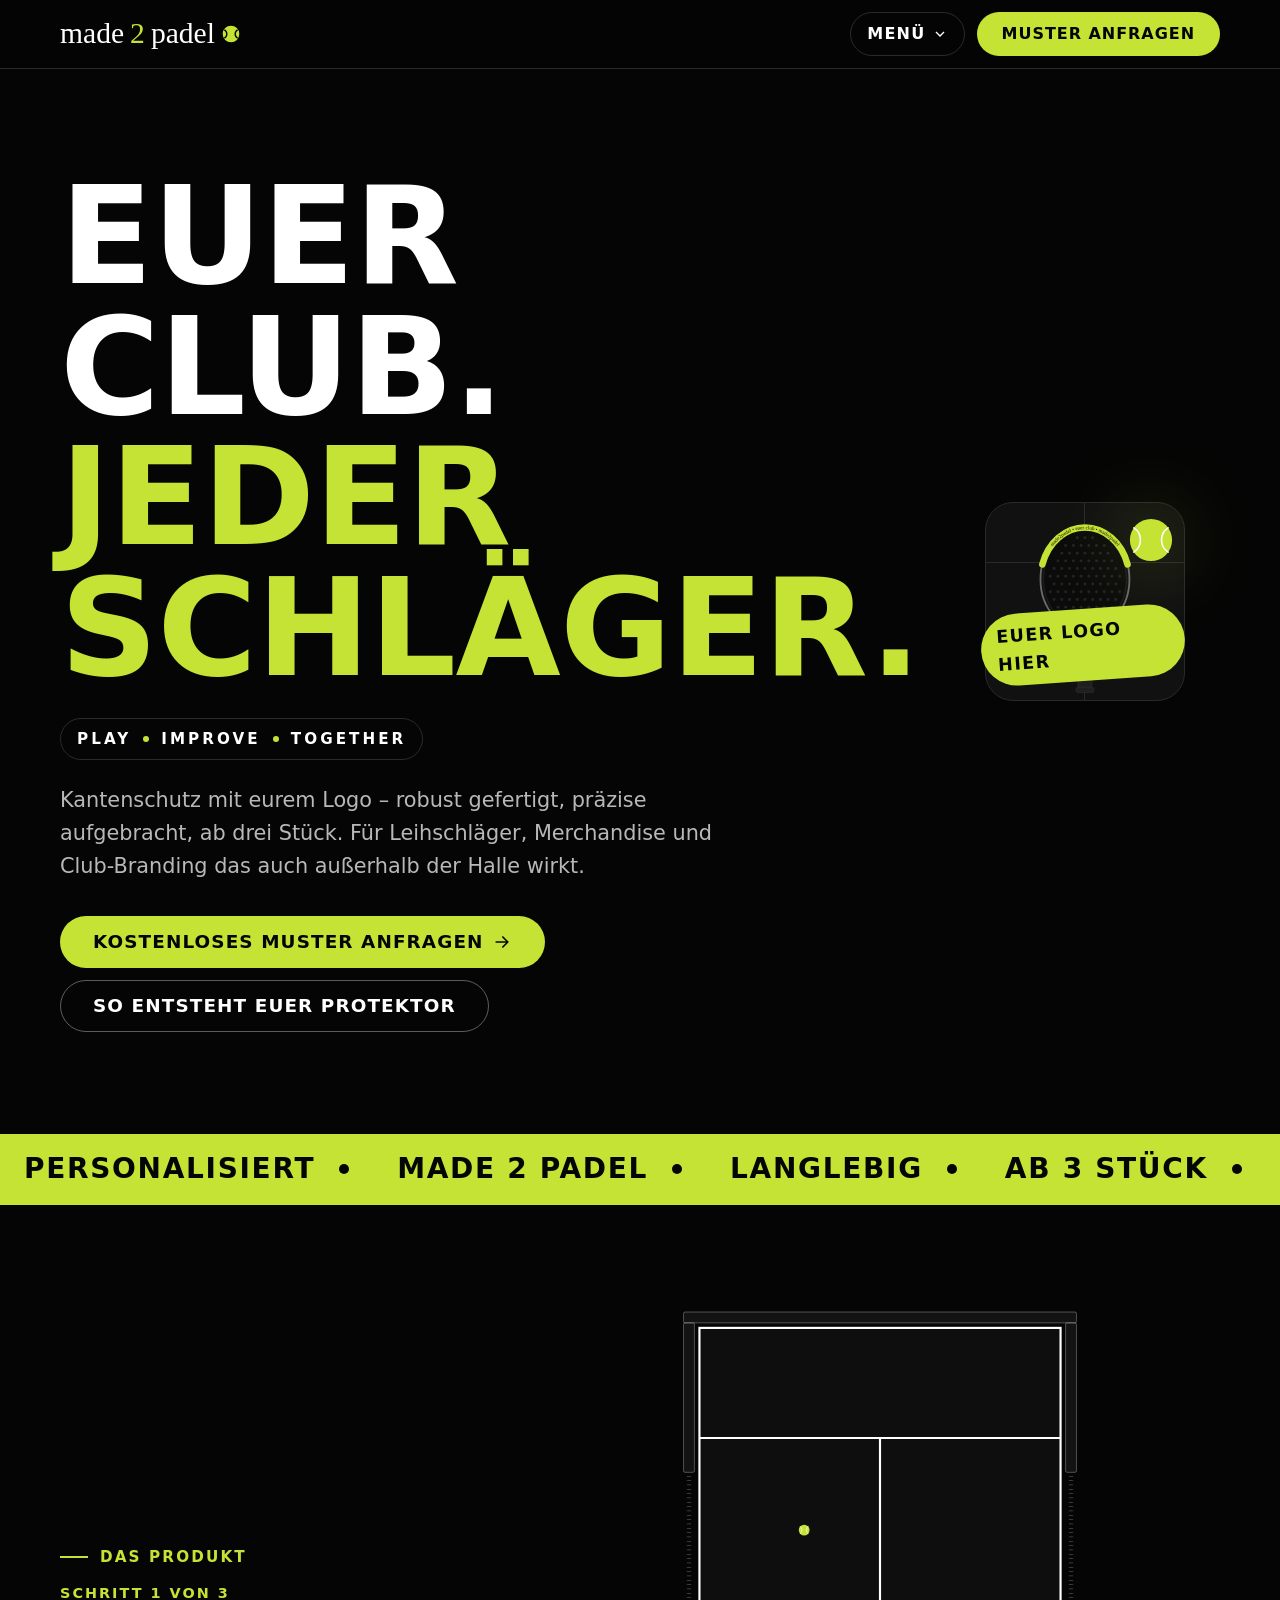
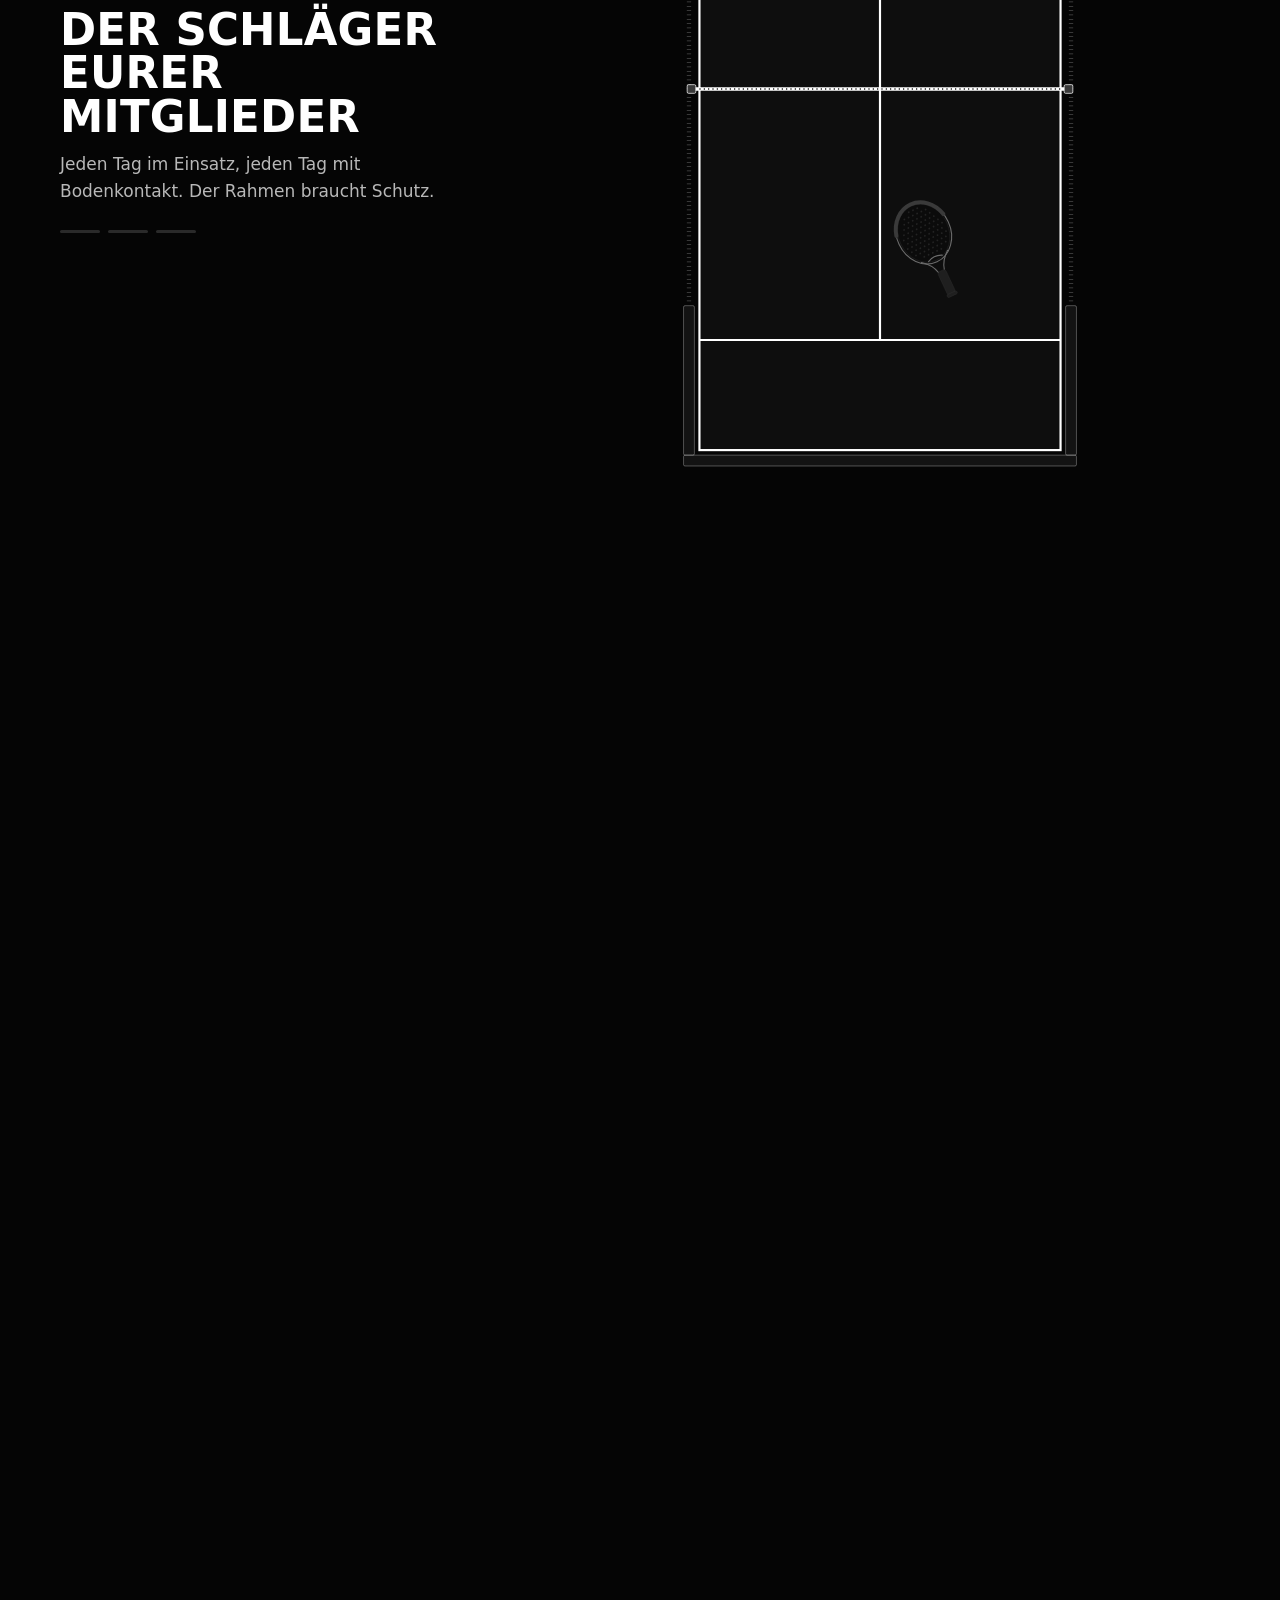
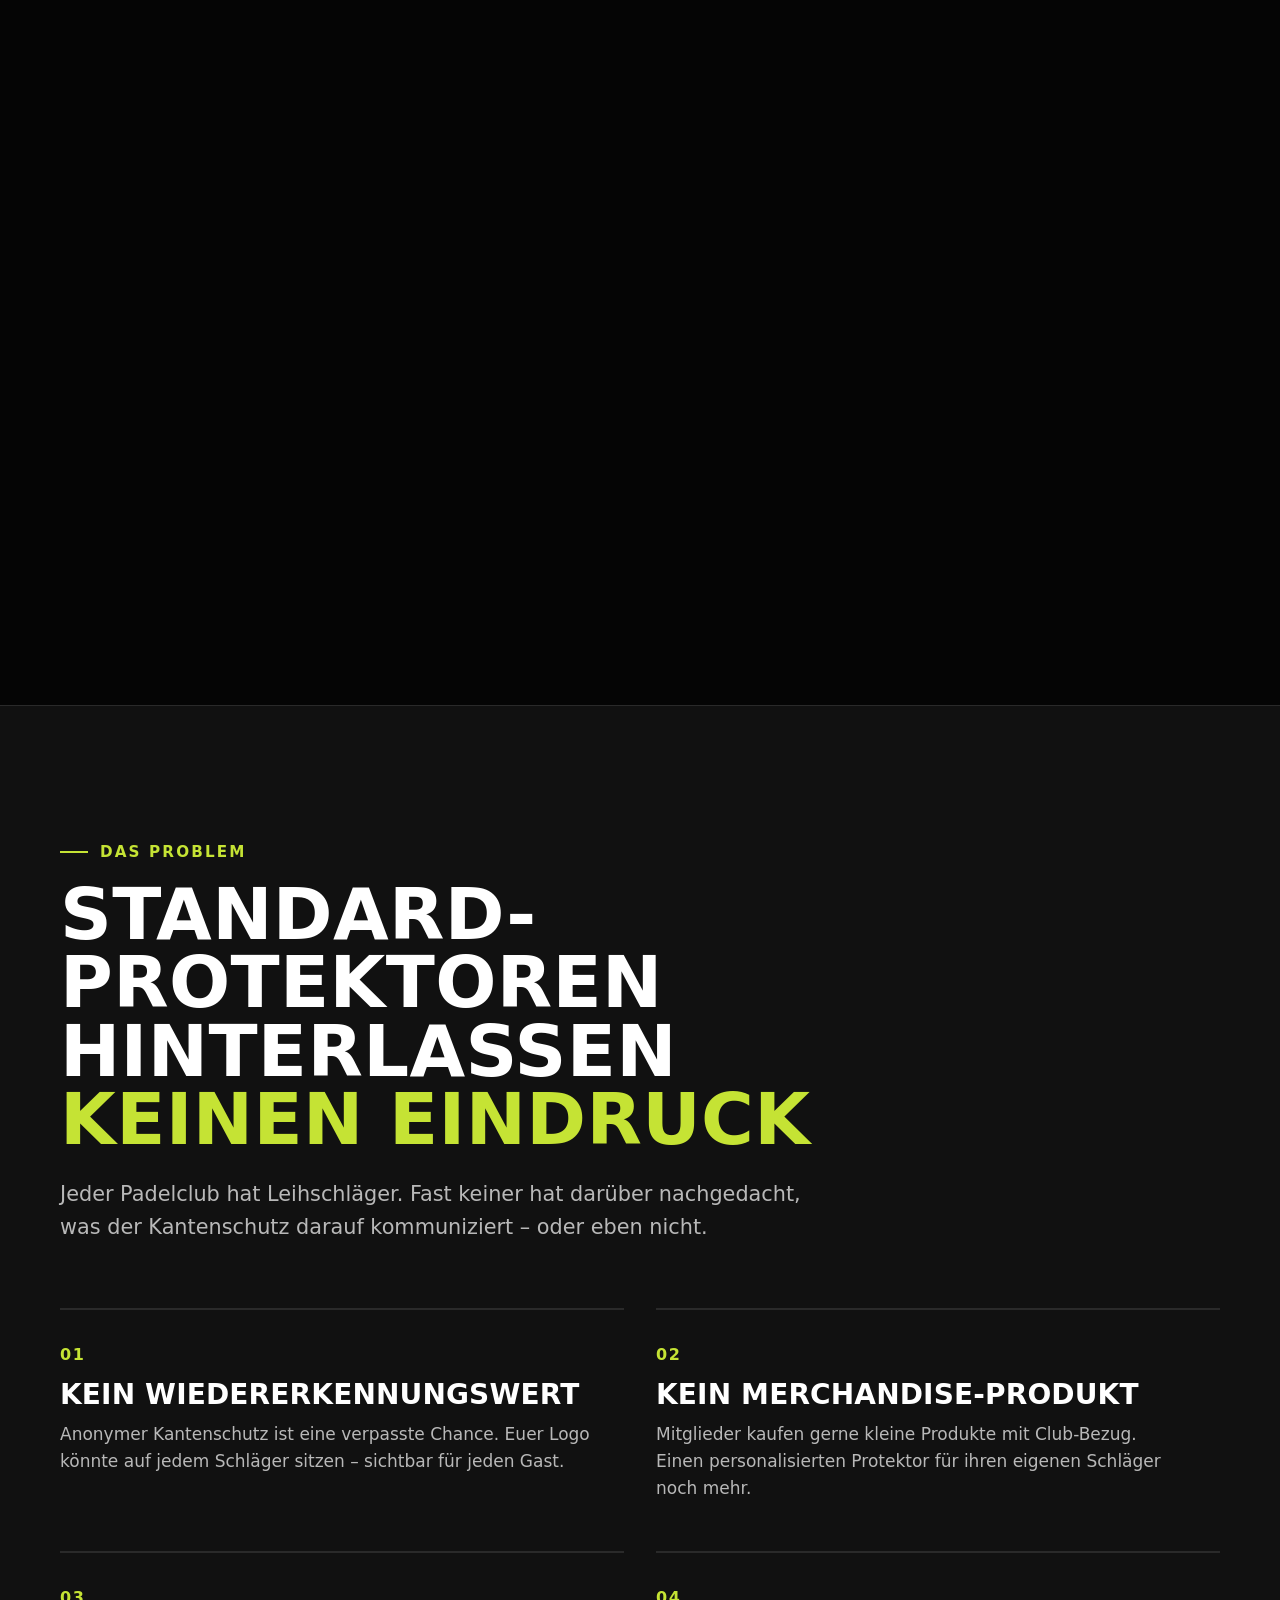
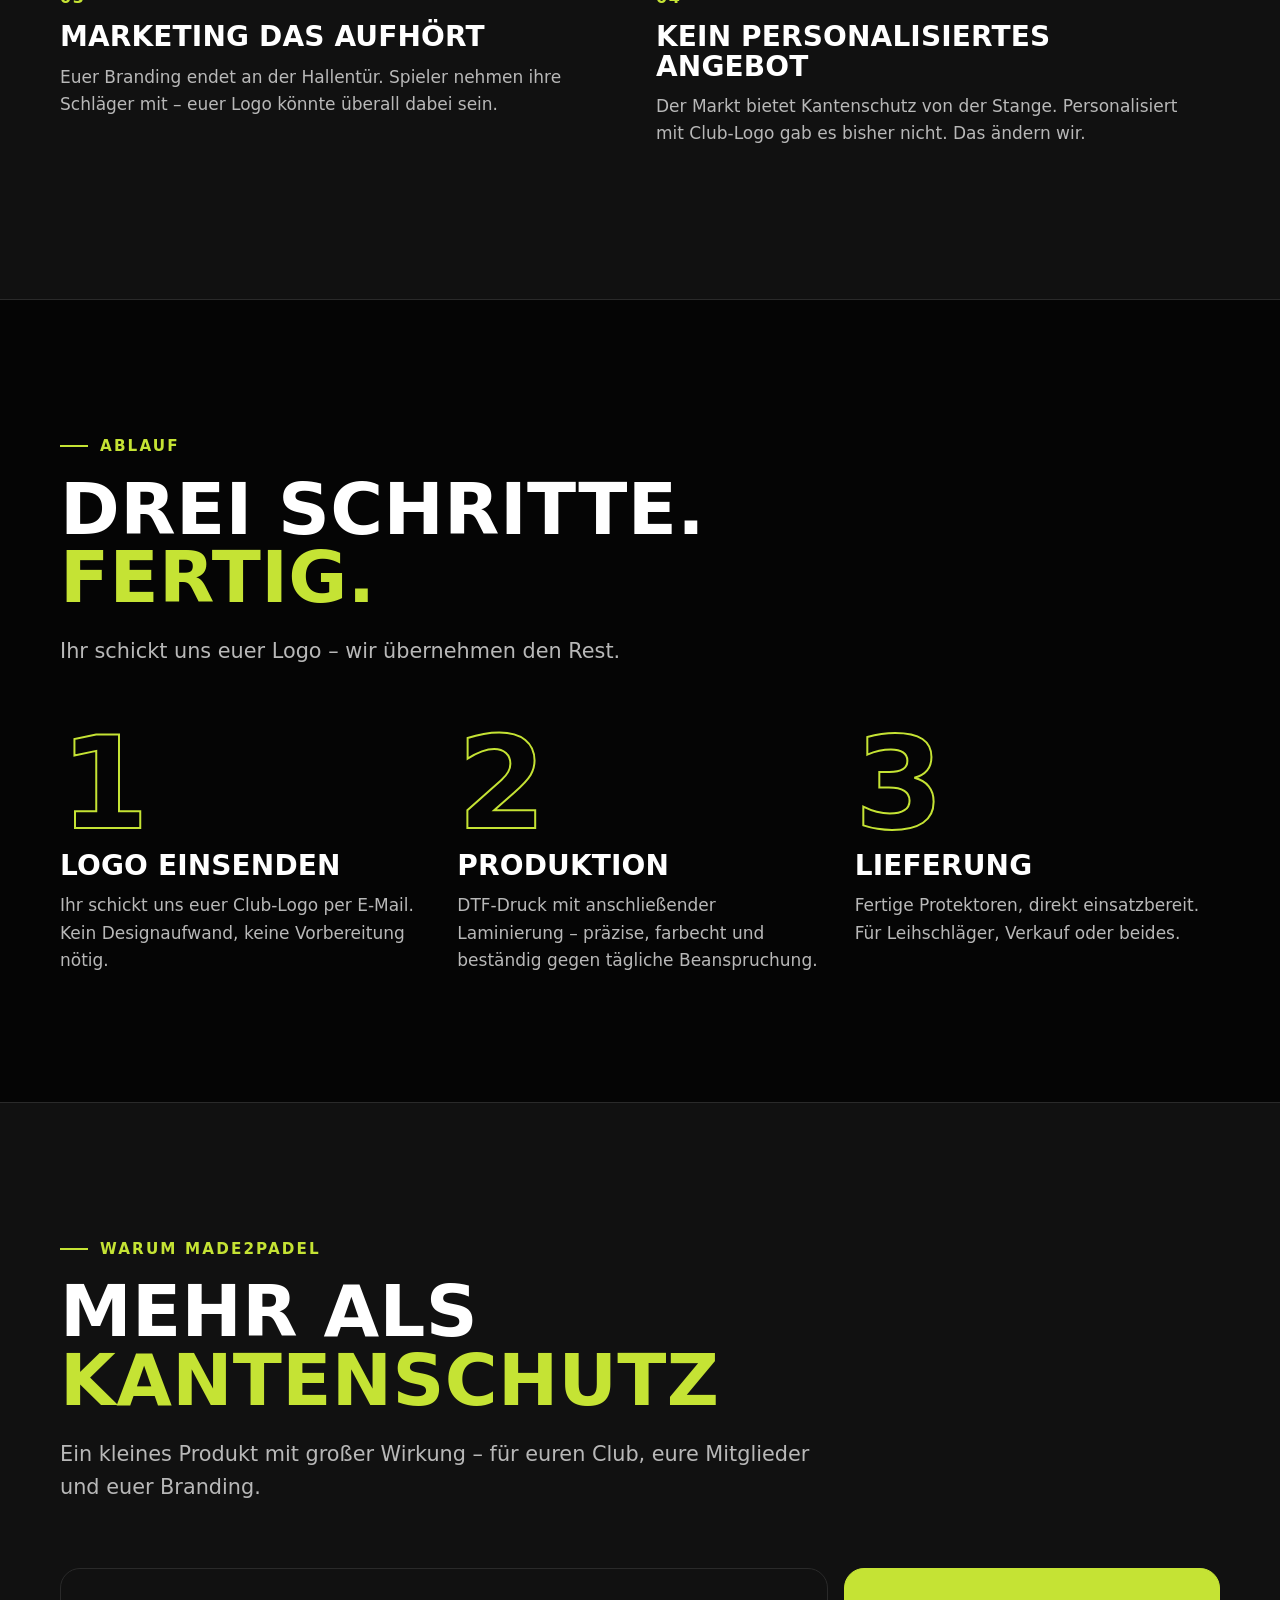
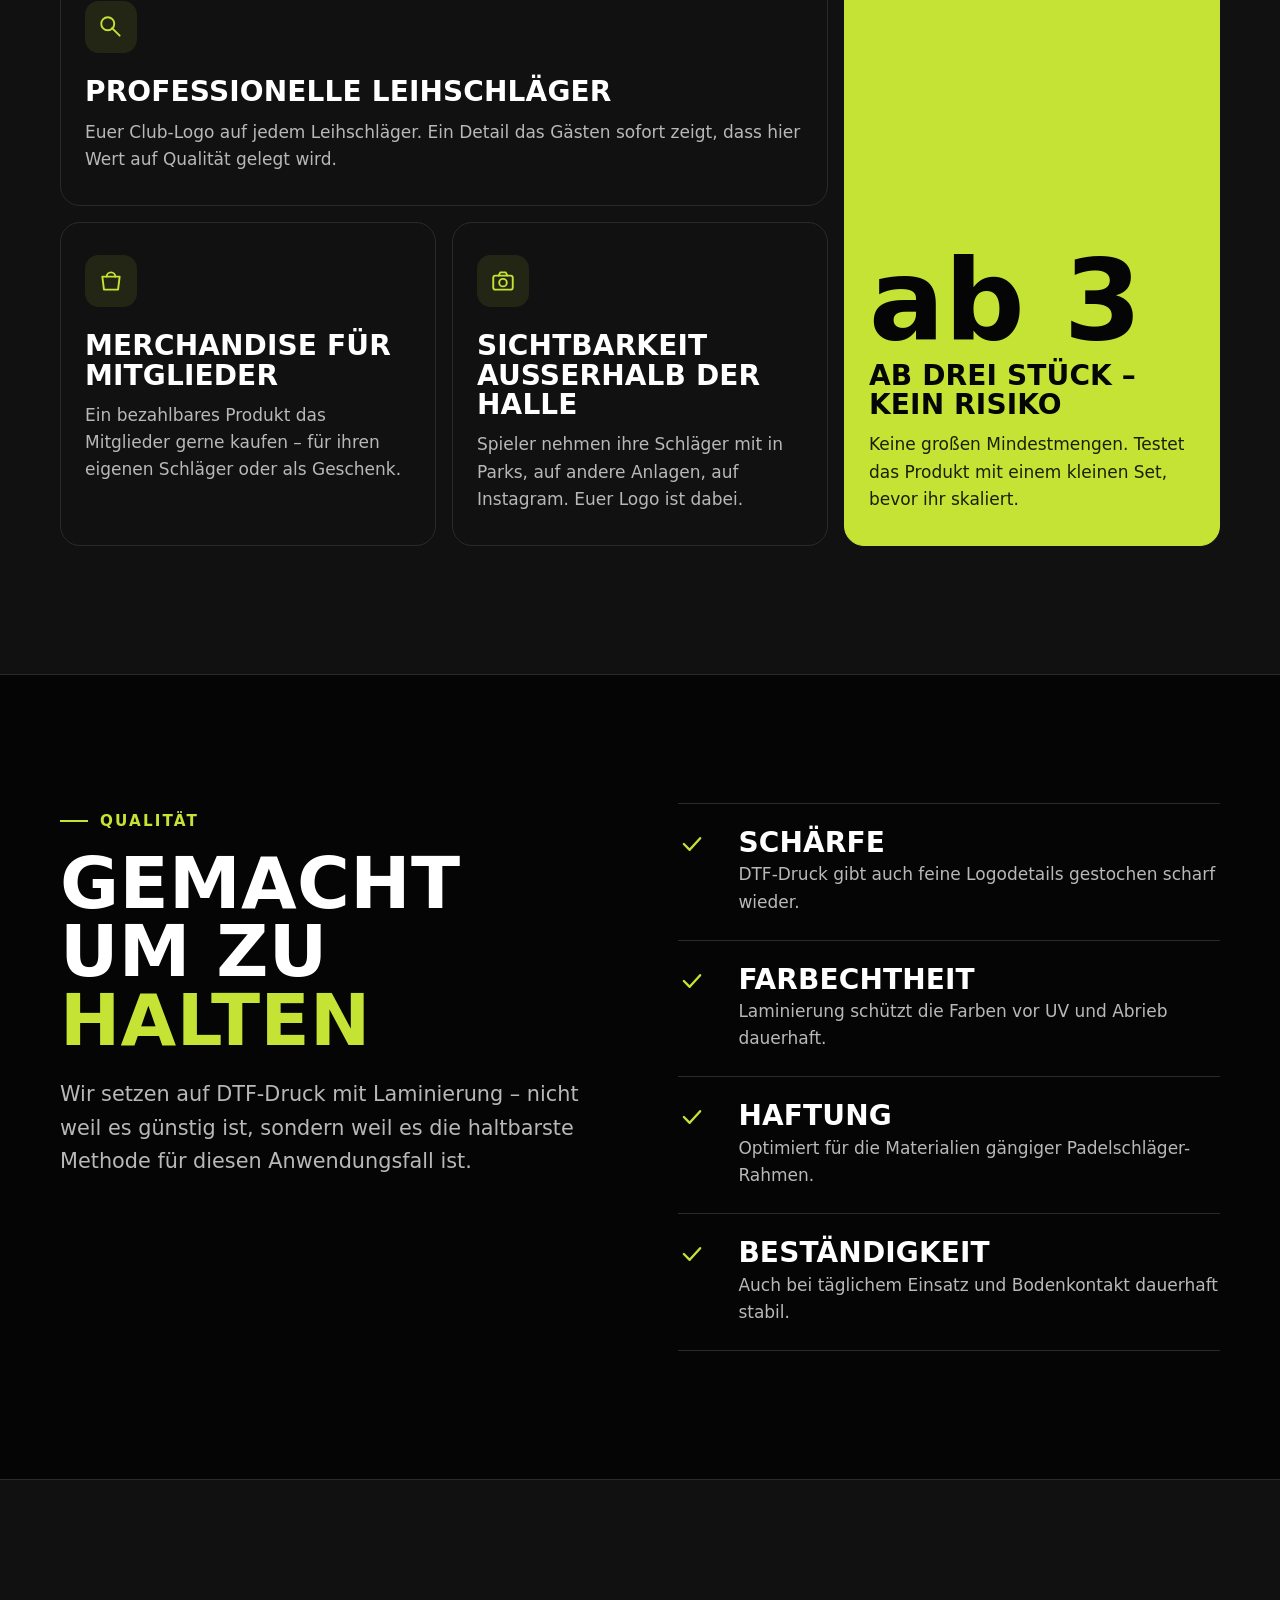
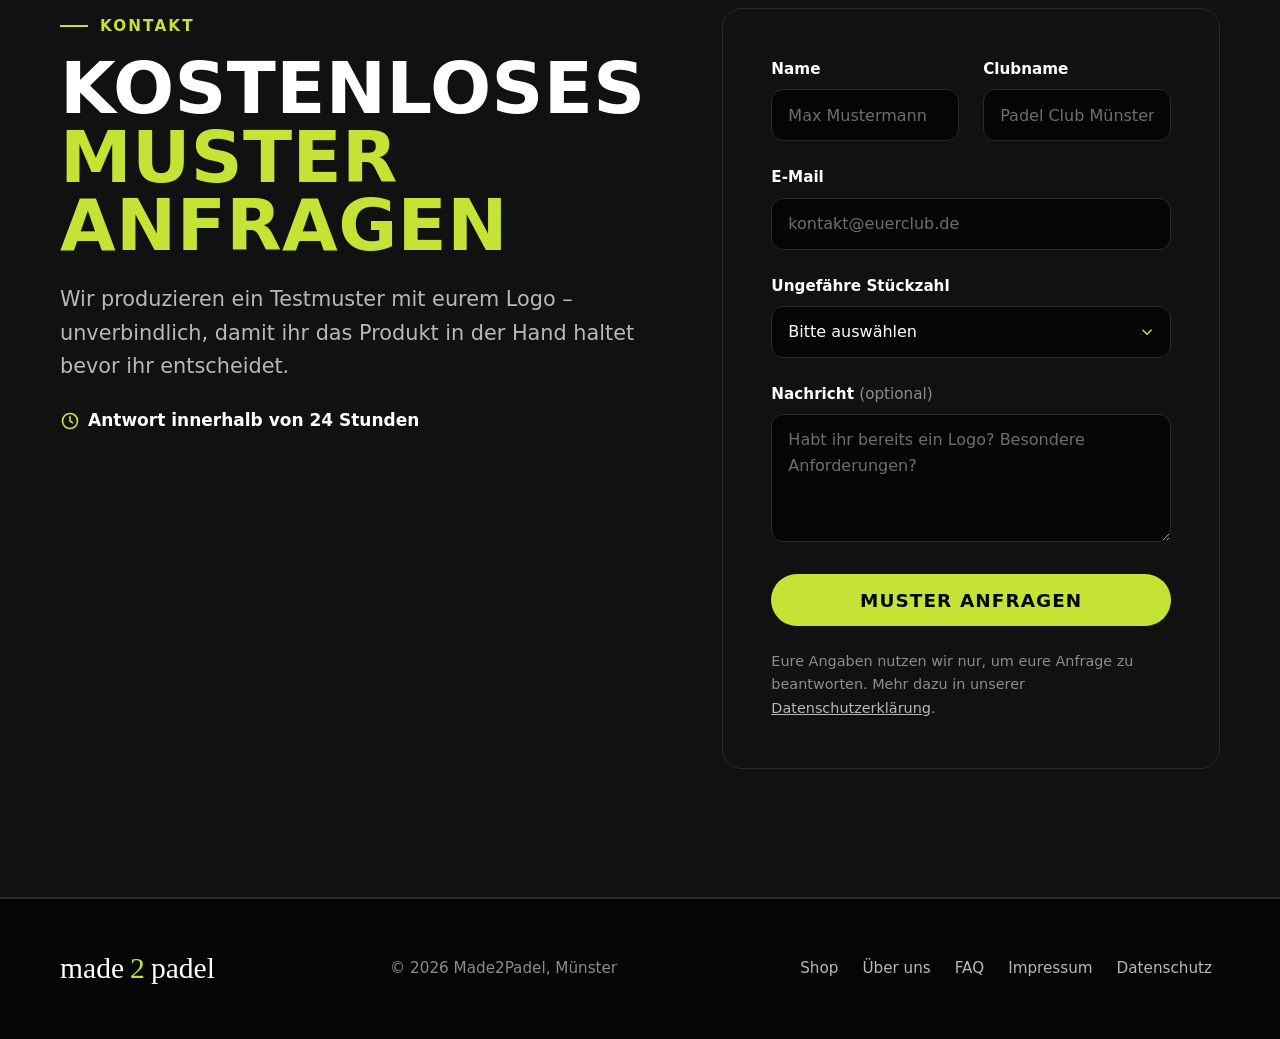
==== commit c54ebbe1: "Entwurf: scrollgesteuerte Zoom-Animation vom Court auf den Kantenschutz Ersetzt die drei Produkt-Kar" ====
--- a/Entwurf/index.html
+++ b/Entwurf/index.html
@@ -91,37 +91,79 @@
   </div>
 </div>
 
-<!-- PRODUKT -->
-<section class="section" id="produkt">
-  <div class="container">
-    <div class="section-head reveal">
+<!-- PRODUKT: scrollgesteuerter Zoom vom Court auf den Kantenschutz -->
+<section class="zoom" id="produkt" aria-labelledby="zoomTitle">
+  <div class="zoom__stage">
+    <div class="zoom__scene" aria-hidden="true">
+      <div class="zoom__world" id="zoomWorld">
+        <svg class="zoom__court" id="zoomCourt" viewBox="-60 -60 1120 2120">
+          <!-- Glaswände: Rückwände komplett, Seiten je 4 m Glas, dazwischen Gitter -->
+          <g class="glass">
+            <rect x="-44" y="-44" width="1088" height="30" rx="4"/>
+            <rect x="-44" y="2014" width="1088" height="30" rx="4"/>
+            <rect x="-44" y="-14" width="30" height="414" rx="4"/>
+            <rect x="1014" y="-14" width="30" height="414" rx="4"/>
+            <rect x="-44" y="1600" width="30" height="414" rx="4"/>
+            <rect x="1014" y="1600" width="30" height="414" rx="4"/>
+          </g>
+          <g class="mesh">
+            <line x1="-29" y1="410" x2="-29" y2="1590"/>
+            <line x1="1029" y1="410" x2="1029" y2="1590"/>
+          </g>
+          <rect class="surface" x="0" y="0" width="1000" height="2000"/>
+          <g class="lines">
+            <rect x="0" y="0" width="1000" height="2000"/>
+            <line x1="0" y1="305" x2="1000" y2="305"/>
+            <line x1="0" y1="1695" x2="1000" y2="1695"/>
+            <line x1="500" y1="305" x2="500" y2="1695"/>
+          </g>
+          <g class="net">
+            <line class="net__band" x1="-20" y1="1000" x2="1020" y2="1000"/>
+            <line class="net__mesh" x1="0" y1="1000" x2="1000" y2="1000"/>
+            <rect x="-34" y="988" width="24" height="24" rx="4"/>
+            <rect x="1010" y="988" width="24" height="24" rx="4"/>
+          </g>
+          <g class="court-ball">
+            <circle cx="290" cy="560" r="15"/>
+            <path d="M279 550c6 5 6 15 0 20M301 550c-6 5-6 15 0 20"/>
+          </g>
+        </svg>
+
+        <svg class="zoom__racket" viewBox="0 0 400 620">
+          <defs><path id="zoomGuard" d="M 56.3 170 A 150 175 0 0 1 343.7 170"/></defs>
+          <use href="#racket-base"/>
+          <use href="#zoomGuard" class="guard-off"/>
+          <g class="zoom__lit" id="zoomLit">
+            <use href="#zoomGuard" class="guard-glow"/>
+            <use href="#zoomGuard" class="guard"/>
+          </g>
+          <text class="guard-logo" id="zoomLogo" dy="6.5"><textPath href="#zoomGuard" startOffset="50%" text-anchor="middle">made2padel</textPath></text>
+        </svg>
+      </div>
+    </div>
+
+    <div class="zoom__copy" id="zoomCopy">
       <p class="kicker">Das Produkt</p>
-      <h2 class="h2">Vom Schläger zum <em>Markenzeichen</em></h2>
-    </div>
-    <ol class="story" role="list" style="list-style:none">
-      <li class="story__card reveal">
-        <svg class="racket" viewBox="0 0 400 620" aria-hidden="true"><use href="#racket-base"/></svg>
-        <p class="story__step">Schritt 1 von 3</p>
-        <h3>Der Schläger eurer Mitglieder</h3>
-        <p>Jeden Tag im Einsatz, jeden Tag mit Bodenkontakt. Der Rahmen braucht Schutz.</p>
-      </li>
-      <li class="story__card reveal" style="--d:.1s">
-        <svg class="racket" viewBox="0 0 400 620" aria-hidden="true"><use href="#racket-base"/><path class="guard" d="M 56.3 170 A 150 175 0 0 1 343.7 170"/></svg>
-        <p class="story__step">Schritt 2 von 3</p>
-        <h3>Unser Kantenschutz</h3>
-        <p>Robust, passgenau und laminiert – schützt den Rahmen vor Abrieb und Stößen.</p>
-      </li>
-      <li class="story__card reveal" style="--d:.2s">
-        <svg class="racket" viewBox="0 0 400 620" aria-hidden="true">
-          <defs><path id="storyGuard" d="M 56.3 170 A 150 175 0 0 1 343.7 170"/></defs>
-          <use href="#racket-base"/><use href="#storyGuard" class="guard"/>
-          <text class="guard-text" dy="6"><textPath href="#storyGuard" startOffset="50%" text-anchor="middle">made2padel  •  euer club  •  made2padel</textPath></text>
-        </svg>
-        <p class="story__step">Schritt 3 von 3</p>
-        <h3>Mit eurem Logo darauf</h3>
-        <p>Aus einem Schutz wird ein Markenzeichen. Auf jedem Leihschläger, auf jedem Foto.</p>
-      </li>
-    </ol>
+      <h2 class="sr-only" id="zoomTitle">Vom Schläger zum Markenzeichen</h2>
+      <div class="zoom__texts">
+        <div class="zoom__text">
+          <p class="zoom__step">Schritt 1 von 3</p>
+          <h3>Der Schläger eurer Mitglieder</h3>
+          <p>Jeden Tag im Einsatz, jeden Tag mit Bodenkontakt. Der Rahmen braucht Schutz.</p>
+        </div>
+        <div class="zoom__text">
+          <p class="zoom__step">Schritt 2 von 3</p>
+          <h3>Unser Kantenschutz</h3>
+          <p>Robust, passgenau und laminiert – schützt den Rahmen vor Abrieb und Stößen.</p>
+        </div>
+        <div class="zoom__text">
+          <p class="zoom__step">Schritt 3 von 3</p>
+          <h3>Mit eurem Logo darauf</h3>
+          <p>Aus einem Schutz wird ein Markenzeichen. Auf jedem Leihschläger, auf jedem Foto.</p>
+        </div>
+      </div>
+      <div class="zoom__progress" aria-hidden="true"><i><b></b></i><i><b></b></i><i><b></b></i></div>
+    </div>
   </div>
 </section>
 
@@ -318,5 +360,131 @@
   items.forEach(function (el) { io.observe(el); });
 })();
 </script>
+<script>
+/* Scroll-Zoom: Court → Schläger → Kantenschutz mit Logo.
+   Der Scrollfortschritt des Abschnitts (0–1) steuert eine „Kamera“ (transform auf .zoom__world).
+   Bewusst nur 2D-Transforms und kein will-change, damit Safari die SVGs bei jedem Zoomschritt neu
+   und damit scharf rastert. */
+(function () {
+  var section = document.getElementById('produkt');
+  if (!section) return;
+  var stage = section.querySelector('.zoom__stage');
+  var scene = section.querySelector('.zoom__scene');
+  var world = document.getElementById('zoomWorld');
+  var court = document.getElementById('zoomCourt');
+  var lit = document.getElementById('zoomLit');
+  var logo = document.getElementById('zoomLogo');
+  var copy = document.getElementById('zoomCopy');
+  var texts = section.querySelectorAll('.zoom__text');
+  var bars = section.querySelectorAll('.zoom__progress b');
+  var reduceMq = window.matchMedia('(prefers-reduced-motion: reduce)');
+
+  /* Welt = Court-viewBox (-60 -60 1120 2120) in CSS-Pixeln, Ursprung oben links */
+  var WORLD_W = 1120, WORLD_H = 2120;
+  /* Schläger liegt auf der unteren Courthälfte: Mittelpunkt, Drehung, Maßstab (viewBox 400×620) */
+  var R = { x: 700, y: 1500, rot: -25, scale: 0.5 };
+  var rk = section.querySelector('.zoom__racket');
+  rk.style.width = 400 * R.scale + 'px';
+  rk.style.height = 620 * R.scale + 'px';
+  rk.style.left = R.x - 200 * R.scale + 'px';
+  rk.style.top = R.y - 310 * R.scale + 'px';
+  rk.style.transform = 'rotate(' + R.rot + 'deg)';
+
+  /* Punkt im Schläger-SVG → Weltkoordinaten */
+  function racketPoint(lx, ly) {
+    var a = R.rot * Math.PI / 180;
+    var dx = (lx - 200) * R.scale, dy = (ly - 310) * R.scale;
+    return { x: R.x + dx * Math.cos(a) - dy * Math.sin(a), y: R.y + dx * Math.sin(a) + dy * Math.cos(a) };
+  }
+  var guardTop = racketPoint(200, 100);
+
+  var clamp = function (v) { return v < 0 ? 0 : v > 1 ? 1 : v; };
+  var seg = function (p, a, b) { return clamp((p - a) / (b - a)); };
+  var ease = function (t) { return t < .5 ? 4 * t * t * t : 1 - Math.pow(-2 * t + 2, 3) / 2; };
+  var lerp = function (a, b, t) { return a + (b - a) * t; };
+
+  var keys = [];      /* Kamera-Keyframes, abhängig von Bühnengröße */
+  function layout() {
+    var w = scene.clientWidth, h = scene.clientHeight, sr = scene.getBoundingClientRect();
+    var navH = 68, desktop = w >= 1024, still = section.classList.contains('zoom--static');
+    var full, focus;   /* full = Bereich für die Court-Übersicht, focus = Bereich für die Nahaufnahmen */
+    if (still) {
+      full = focus = { x: 0, y: 0, w: w, h: h };
+    } else if (desktop) {
+      var x0 = copy.getBoundingClientRect().right - sr.left + 40;
+      full = focus = { x: x0, y: navH, w: w - x0 - 40, h: h - navH };
+    } else {
+      var top = copy.getBoundingClientRect().top - sr.top;
+      /* Handy: Texte liegen unten, Szene nutzt den Bereich darüber */
+      full = focus = { x: 0, y: navH, w: w, h: Math.max(160, top + 24 - navH) };
+    }
+    var cx = function (r) { return r.x + r.w / 2; }, cy = function (r) { return r.y + r.h / 2; };
+    keys = [
+      /* 0: ganzer Court */
+      { cx: cx(full), cy: cy(full), fx: WORLD_W / 2, fy: WORLD_H / 2, rot: 0,
+        s: Math.min(full.w * .9 / WORLD_W, full.h * .92 / WORLD_H) },
+      /* 1: Schläger füllt die Bühne, aufgerichtet */
+      { cx: cx(focus), cy: cy(focus), fx: R.x, fy: R.y, rot: -R.rot,
+        s: Math.min(focus.h * .88 / (620 * R.scale), focus.w * .88 / (400 * R.scale)) },
+      /* 2: Nahaufnahme Kantenschutz */
+      { cx: cx(focus), cy: cy(focus), fx: guardTop.x, fy: guardTop.y, rot: -R.rot,
+        s: Math.min(focus.w * (still ? (desktop ? .82 : 1) : desktop ? .95 : 1.1) / (310 * R.scale), focus.h * .8 / (150 * R.scale)) }
+    ];
+  }
+
+  function camera(a, b, t) {
+    var s = Math.exp(lerp(Math.log(a.s), Math.log(b.s), t));   /* logarithmisch = gleichmäßiger Zoom */
+    return 'translate(' + lerp(a.cx, b.cx, t).toFixed(2) + 'px,' + lerp(a.cy, b.cy, t).toFixed(2) + 'px) ' +
+      'scale(' + s.toFixed(4) + ') rotate(' + lerp(a.rot, b.rot, t).toFixed(2) + 'deg) ' +
+      'translate(' + (-lerp(a.fx, b.fx, t)).toFixed(2) + 'px,' + (-lerp(a.fy, b.fy, t)).toFixed(2) + 'px)';
+  }
+
+  /* Phasen: 0–.10 Court · .10–.45 Zoom auf Schläger · .47–.60 Kantenschutz leuchtet ·
+     .62–.85 Zoom auf Kantenschutz · .76–.88 Logo erscheint */
+  function render(p) {
+    world.style.transform = p < .45
+      ? camera(keys[0], keys[1], ease(seg(p, .10, .45)))
+      : camera(keys[1], keys[2], ease(seg(p, .62, .85)));
+    court.style.opacity = 1 - seg(p, .22, .42);
+    lit.style.opacity = seg(p, .47, .60);
+    logo.style.opacity = seg(p, .76, .88);
+    if (section.classList.contains('zoom--static')) return;   /* ruhiges Endbild: alle Texte sichtbar */
+
+    var vis = [1 - seg(p, .36, .42), Math.min(seg(p, .44, .50), 1 - seg(p, .62, .67)), seg(p, .69, .75)];
+    for (var i = 0; i < texts.length; i++) {
+      texts[i].style.opacity = vis[i];
+      texts[i].style.transform = 'translateY(' + ((1 - vis[i]) * 16).toFixed(1) + 'px)';
+      texts[i].style.visibility = vis[i] > 0.01 ? 'visible' : 'hidden';
+    }
+    bars[0].style.transform = 'scaleX(' + seg(p, 0, .42) + ')';
+    bars[1].style.transform = 'scaleX(' + seg(p, .44, .65) + ')';
+    bars[2].style.transform = 'scaleX(' + seg(p, .69, .88) + ')';
+  }
+
+  function progress() {
+    var total = section.offsetHeight - stage.offsetHeight;
+    return total > 0 ? clamp(-section.getBoundingClientRect().top / total) : 1;
+  }
+
+  var ticking = false;
+  function frame() {
+    ticking = false;
+    render(section.classList.contains('zoom--static') ? 1 : progress());
+  }
+  function request() { if (!ticking) { ticking = true; requestAnimationFrame(frame); } }
+
+  function setMode() {
+    section.classList.toggle('zoom--static', reduceMq.matches);
+    if (reduceMq.matches) texts.forEach(function (t) { t.style.cssText = ''; });
+    layout(); request();
+  }
+
+  window.addEventListener('scroll', request, { passive: true });
+  window.addEventListener('resize', function () { layout(); request(); });
+  if (reduceMq.addEventListener) reduceMq.addEventListener('change', setMode);
+  if (document.fonts && document.fonts.ready) document.fonts.ready.then(function () { layout(); request(); });
+  setMode();
+})();
+</script>
 </body>
 </html>
--- a/Entwurf/style.css
+++ b/Entwurf/style.css
@@ -206,7 +206,7 @@
 .holes circle { fill: #232323; }
 .throat { fill: none; stroke: #6B6B6B; stroke-width: 6; stroke-linecap: round; }
 .handle { fill: #1F1F1F; stroke: #3A3A3A; stroke-width: 1.5; }
-.racket .guard { fill: none; stroke: var(--c-lime); stroke-width: 22; stroke-linecap: round; }
+.racket .guard, .zoom__racket .guard { fill: none; stroke: var(--c-lime); stroke-width: 22; stroke-linecap: round; }
 .racket .guard-text { font-family: var(--f-brand); font-size: 17px; fill: var(--c-on-lime); letter-spacing: .02em; }
 
 /* ---------- Ticker ---------- */
@@ -220,17 +220,77 @@
 .ticker__track span::after { content: ""; width: 10px; height: 10px; border-radius: 50%; background: var(--c-on-lime); }
 @keyframes ticker { to { transform: translateX(-50%); } }
 
-/* ---------- Produkt (3 Schritte) ---------- */
-.story { display: grid; gap: var(--s-4); counter-reset: story; }
-.story__card {
-  background: var(--c-surface); border: 1px solid var(--c-line); border-radius: var(--r-card);
-  padding: var(--s-5); display: flex; flex-direction: column; gap: var(--s-4);
-  transition: border-color var(--t-card);
-}
-.story__card:hover { border-color: rgba(197,227,52,.6); }
-.story__card svg { width: 100%; max-width: 200px; height: auto; margin: var(--s-2) auto var(--s-2); }
-.story__step { font-family: var(--f-display); font-weight: 600; font-size: .9rem; letter-spacing: .14em; text-transform: uppercase; color: var(--c-lime); }
-.story__card h3 { margin-top: calc(var(--s-2) * -1); }
+/* ---------- Produkt: Scroll-Zoom ----------
+   Abschnitt ist --zoom-length hoch, die Bühne klebt (sticky) mit 100svh.
+   svh statt vh: Die Höhe ändert sich nicht, wenn die iPhone-Adressleiste ein-/ausfährt. */
+.sr-only { position: absolute; width: 1px; height: 1px; padding: 0; margin: -1px; overflow: hidden; clip: rect(0 0 0 0); white-space: nowrap; border: 0; }
+
+.zoom { --zoom-length: 300vh; --stage-h: 100vh; position: relative; height: var(--zoom-length); background: var(--c-bg); }
+@supports (height: 100svh) { .zoom { --zoom-length: 300svh; --stage-h: 100svh; } }
+.zoom__stage { position: sticky; top: 0; height: var(--stage-h); overflow: hidden; }
+.zoom__scene { position: absolute; inset: 0; overflow: hidden; }
+/* Kein will-change: Safari würde die Ebene sonst einmal rastern und beim Hochskalieren unscharf strecken */
+.zoom__world { position: absolute; left: 0; top: 0; width: 1120px; height: 2120px; transform-origin: 0 0; }
+.zoom__court { position: absolute; inset: 0; width: 100%; height: 100%; overflow: visible; }
+.zoom__racket { position: absolute; overflow: visible; transform-origin: 50% 50%; }
+
+.zoom__court .surface { fill: #0E0E0E; }
+.zoom__court .lines { fill: none; stroke: #FFFFFF; stroke-width: 6; }
+.zoom__court .glass rect { fill: rgba(255,255,255,.06); stroke: rgba(255,255,255,.4); stroke-width: 2; }
+.zoom__court .mesh line { stroke: rgba(255,255,255,.28); stroke-width: 12; stroke-dasharray: 2 10; }
+.zoom__court .net__band { stroke: #FFFFFF; stroke-width: 10; stroke-linecap: round; }
+.zoom__court .net__mesh { stroke: #050505; stroke-width: 4; stroke-dasharray: 3 9; }
+.zoom__court .net rect { fill: #3A3A3A; stroke: #FFFFFF; stroke-width: 2; }
+.zoom__court .court-ball circle { fill: var(--c-lime); }
+.zoom__court .court-ball path { fill: none; stroke: #FFFFFF; stroke-width: 2; stroke-linecap: round; }
+
+.zoom__racket .guard-off { fill: none; stroke: #3A3A3A; stroke-width: 22; stroke-linecap: round; }
+.zoom__racket .guard-glow { fill: none; stroke: var(--c-lime); stroke-width: 44; stroke-linecap: round; opacity: .18; }
+.zoom__lit, .guard-logo { opacity: 0; }
+.guard-logo { font-family: var(--f-brand); font-size: 19px; letter-spacing: .03em; fill: var(--c-on-lime); }
+
+.zoom__copy {
+  position: absolute; z-index: 2;
+  left: var(--gutter); right: var(--gutter); bottom: 0;
+  padding: var(--s-8) 0 max(var(--s-6), env(safe-area-inset-bottom));
+  background: linear-gradient(to top, var(--c-bg) 62%, rgba(5,5,5,0));
+}
+.zoom__copy::before { content: ""; position: absolute; inset: 0 calc(var(--gutter) * -1); z-index: -1; background: inherit; }
+.zoom__copy .kicker { margin-bottom: var(--s-3); }
+.zoom__texts { display: grid; }
+.zoom__text { grid-area: 1 / 1; }
+.js .zoom:not(.zoom--static) .zoom__text:not(:first-child) { opacity: 0; visibility: hidden; }
+.zoom__step { font-family: var(--f-display); font-weight: 600; font-size: .9rem; letter-spacing: .14em; text-transform: uppercase; color: var(--c-lime); margin-bottom: var(--s-1); }
+.zoom__text h3 { font-size: clamp(1.75rem, 3.4vw, 2.75rem); line-height: 1; }
+.zoom__text p:last-child { margin-top: var(--s-3); max-width: 40ch; }
+.zoom__progress { display: flex; gap: var(--s-2); margin-top: var(--s-5); }
+.zoom__progress i { flex: 0 0 40px; height: 3px; border-radius: 3px; background: var(--c-line); overflow: hidden; }
+.zoom__progress b { display: block; height: 100%; background: var(--c-lime); transform: scaleX(0); transform-origin: left; }
+
+@media (min-width: 1024px) {
+  .zoom__copy {
+    top: 0; bottom: 0; right: auto; display: flex; flex-direction: column; justify-content: center;
+    left: max(var(--gutter), calc((100% - var(--container)) / 2 + var(--gutter)));
+    width: min(36%, 420px); padding: var(--nav-h) 0 0; background: none;
+  }
+  .zoom__copy::before { display: none; }
+}
+
+/* Ruhiges Endbild (prefers-reduced-motion oder ohne JS): kein langer Scrollweg, alle Texte sichtbar */
+.zoom--static, html:not(.js) .zoom { height: auto; }
+.zoom--static .zoom__stage, html:not(.js) .zoom__stage { position: relative; height: auto; overflow: visible; display: grid; }
+.zoom--static .zoom__scene { position: relative; height: min(56svh, 420px); margin: var(--s-6) var(--gutter) 0; border: 1px solid var(--c-line); border-radius: var(--r-card); background: var(--c-surface); }
+html:not(.js) .zoom__scene { display: none; }
+.zoom--static .zoom__copy, html:not(.js) .zoom__copy { position: relative; inset: auto; padding: var(--s-6) var(--gutter) var(--s-8); background: none; width: auto; }
+.zoom--static .zoom__copy::before, html:not(.js) .zoom__copy::before { display: none; }
+.zoom--static .zoom__texts, html:not(.js) .zoom__texts { gap: var(--s-6); }
+.zoom--static .zoom__text, html:not(.js) .zoom__text { grid-area: auto; }
+.zoom--static .zoom__progress, html:not(.js) .zoom__progress { display: none; }
+@media (min-width: 1024px) {
+  .zoom--static .zoom__stage { grid-template-columns: minmax(0, 420px) 1fr; gap: var(--s-7); max-width: var(--container); margin-inline: auto; padding: var(--section) var(--gutter); }
+  .zoom--static .zoom__copy { padding: 0; align-self: center; }
+  .zoom--static .zoom__scene { height: 560px; order: 2; margin: 0; }
+}
 
 /* ---------- Problem ---------- */
 .problem { display: grid; gap: var(--s-4); }
@@ -342,7 +402,6 @@
   .wordmark { font-size: 1.6rem; }
   .wordmark svg { display: none; }
   .hero__actions .btn { width: 100%; padding-inline: var(--s-5); font-size: 1.05rem; }
-  .story__card svg { max-width: 150px; }
   .slogan { letter-spacing: .14em; }
 }
 @media (min-width: 421px) { .nav__cta .short { display: none; } }
@@ -353,7 +412,6 @@
   .form__row { grid-template-columns: 1fr 1fr; }
 }
 @media (min-width: 768px) {
-  .story { grid-template-columns: repeat(3, 1fr); }
   .steps { grid-template-columns: repeat(3, 1fr); gap: var(--s-6); }
 }
 @media (min-width: 1024px) {
